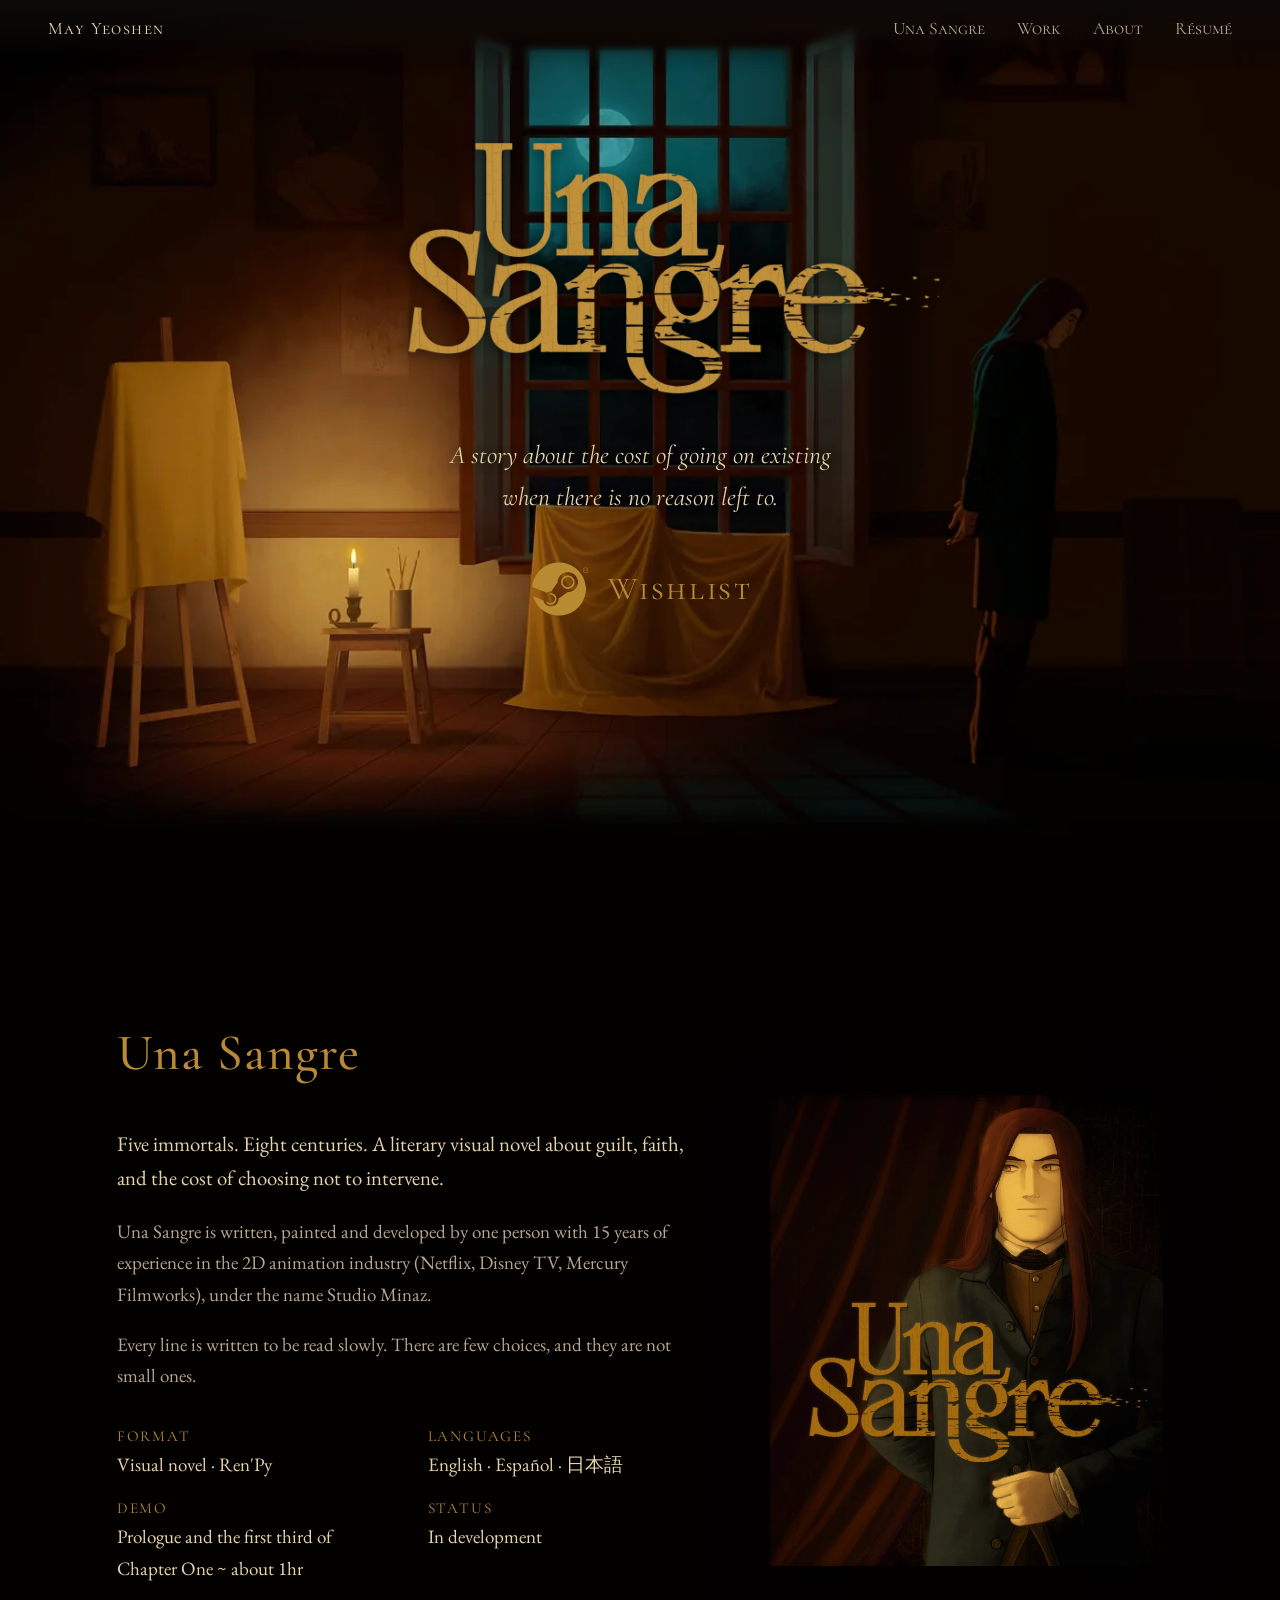
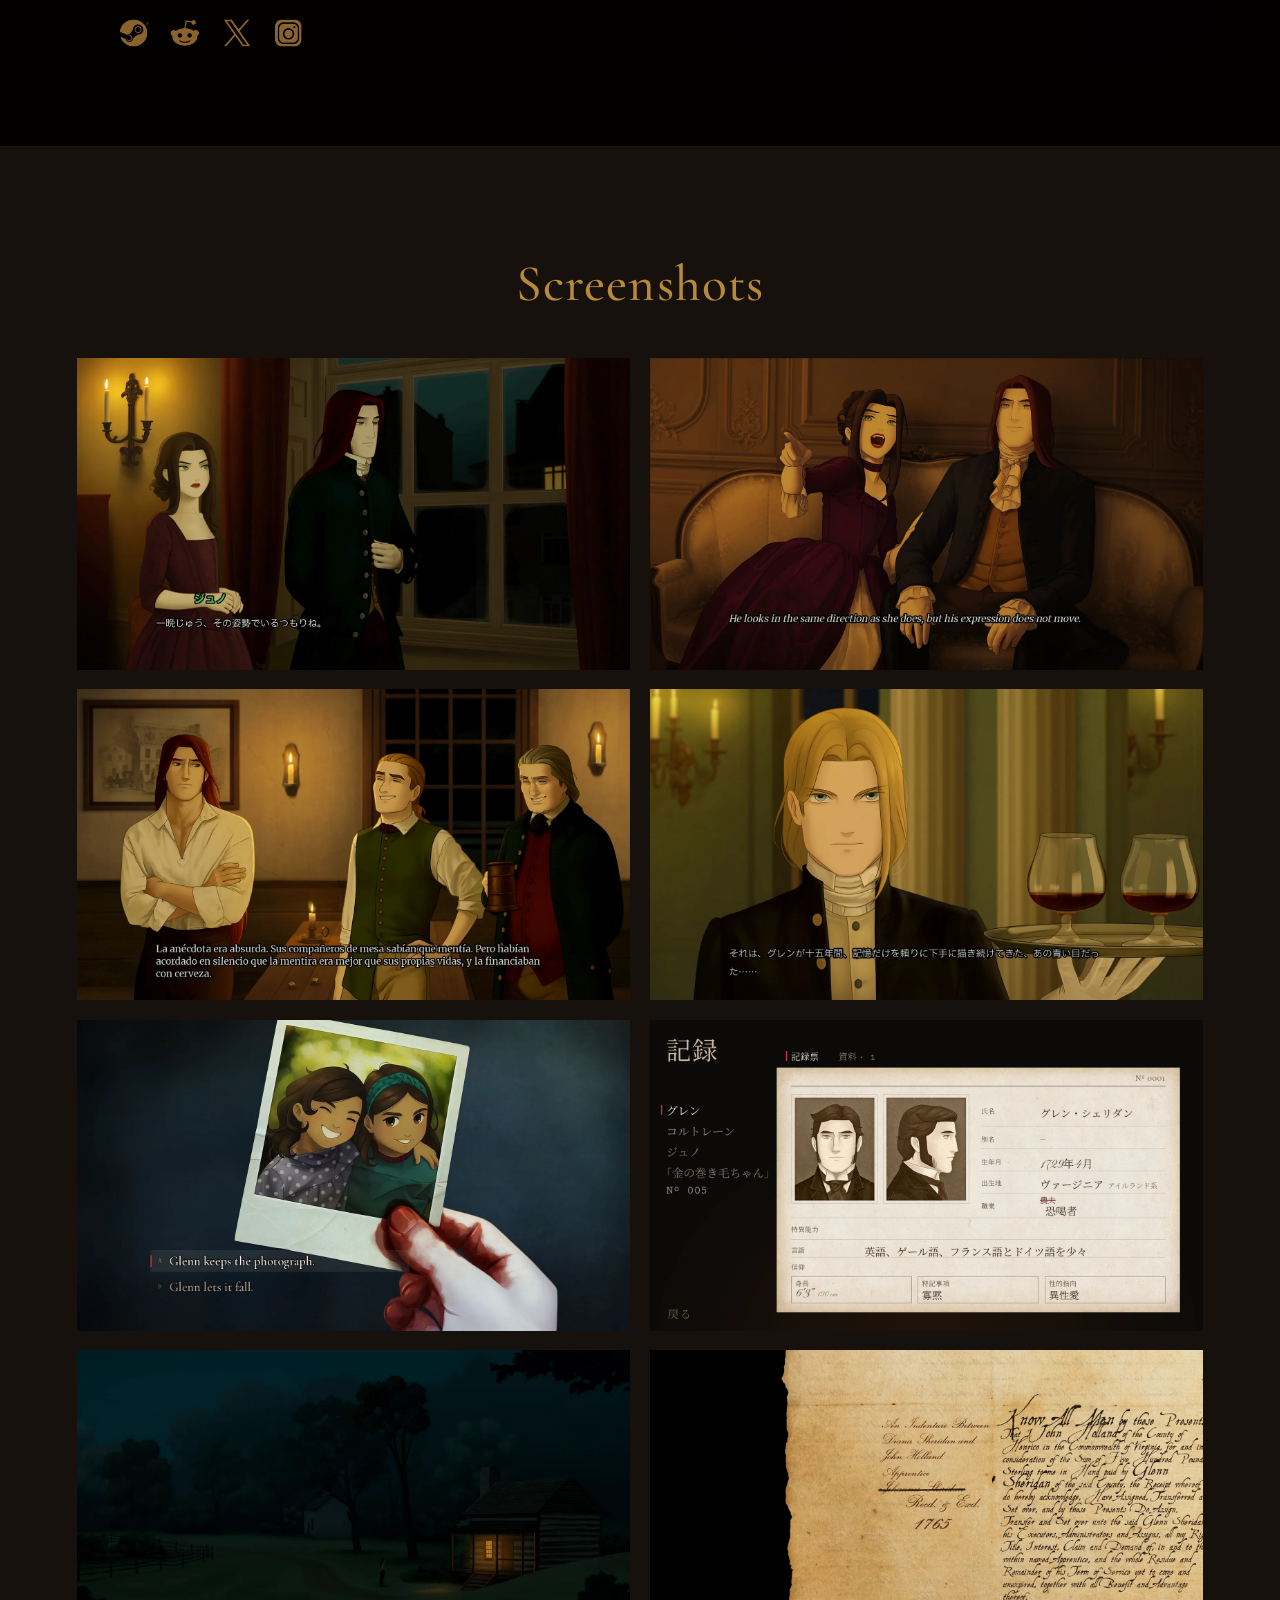
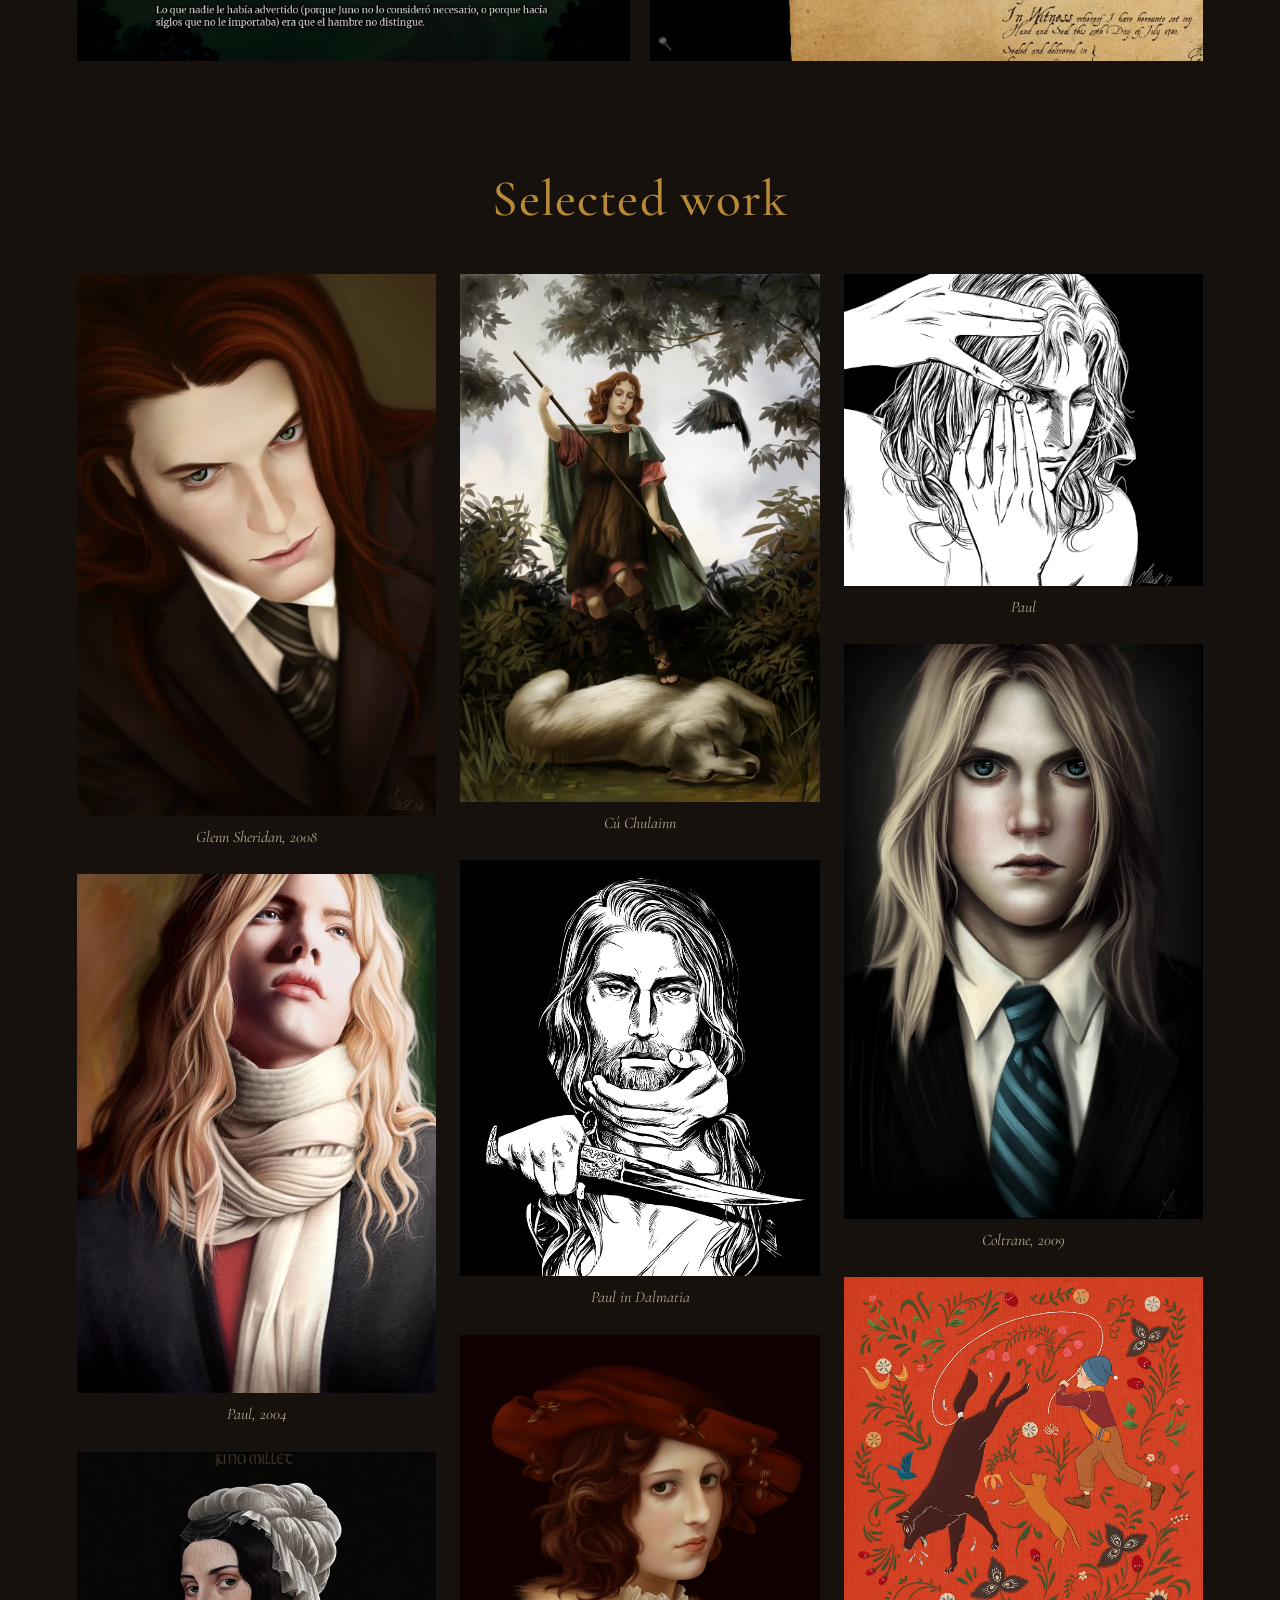
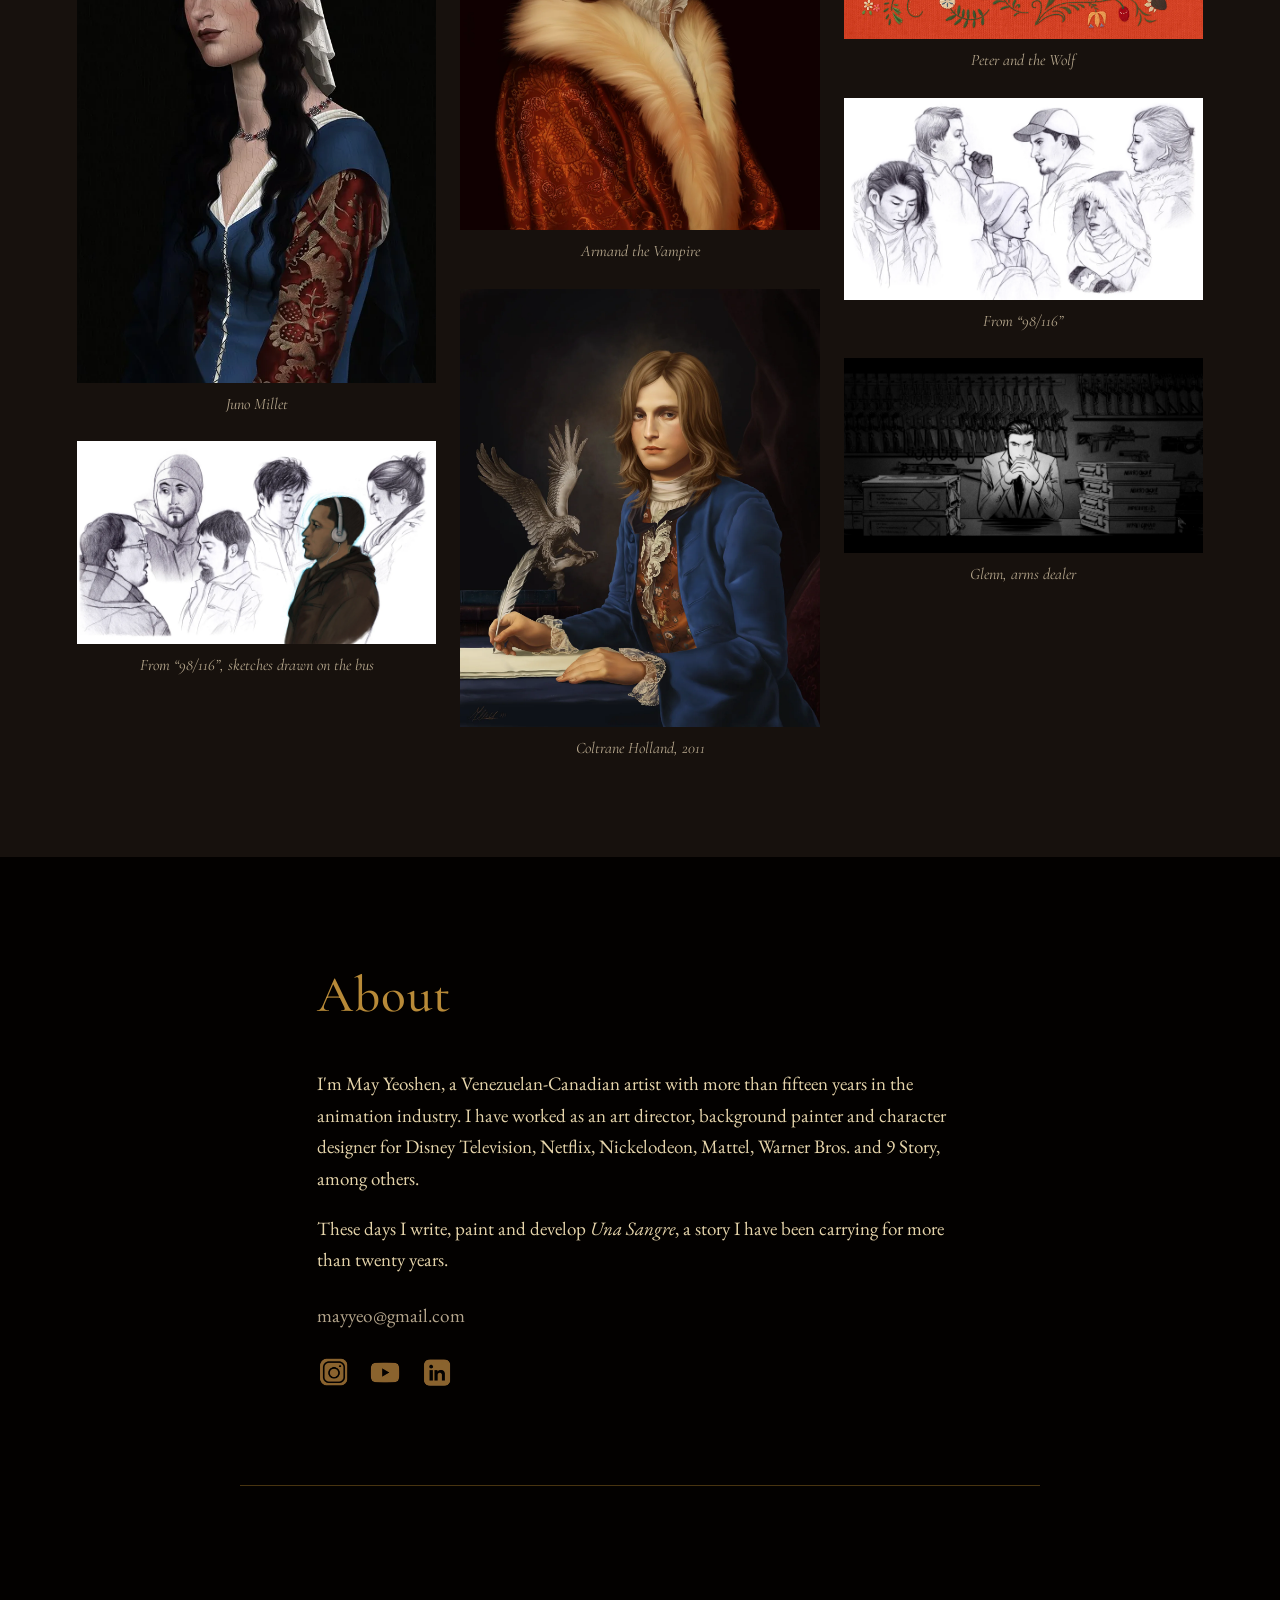
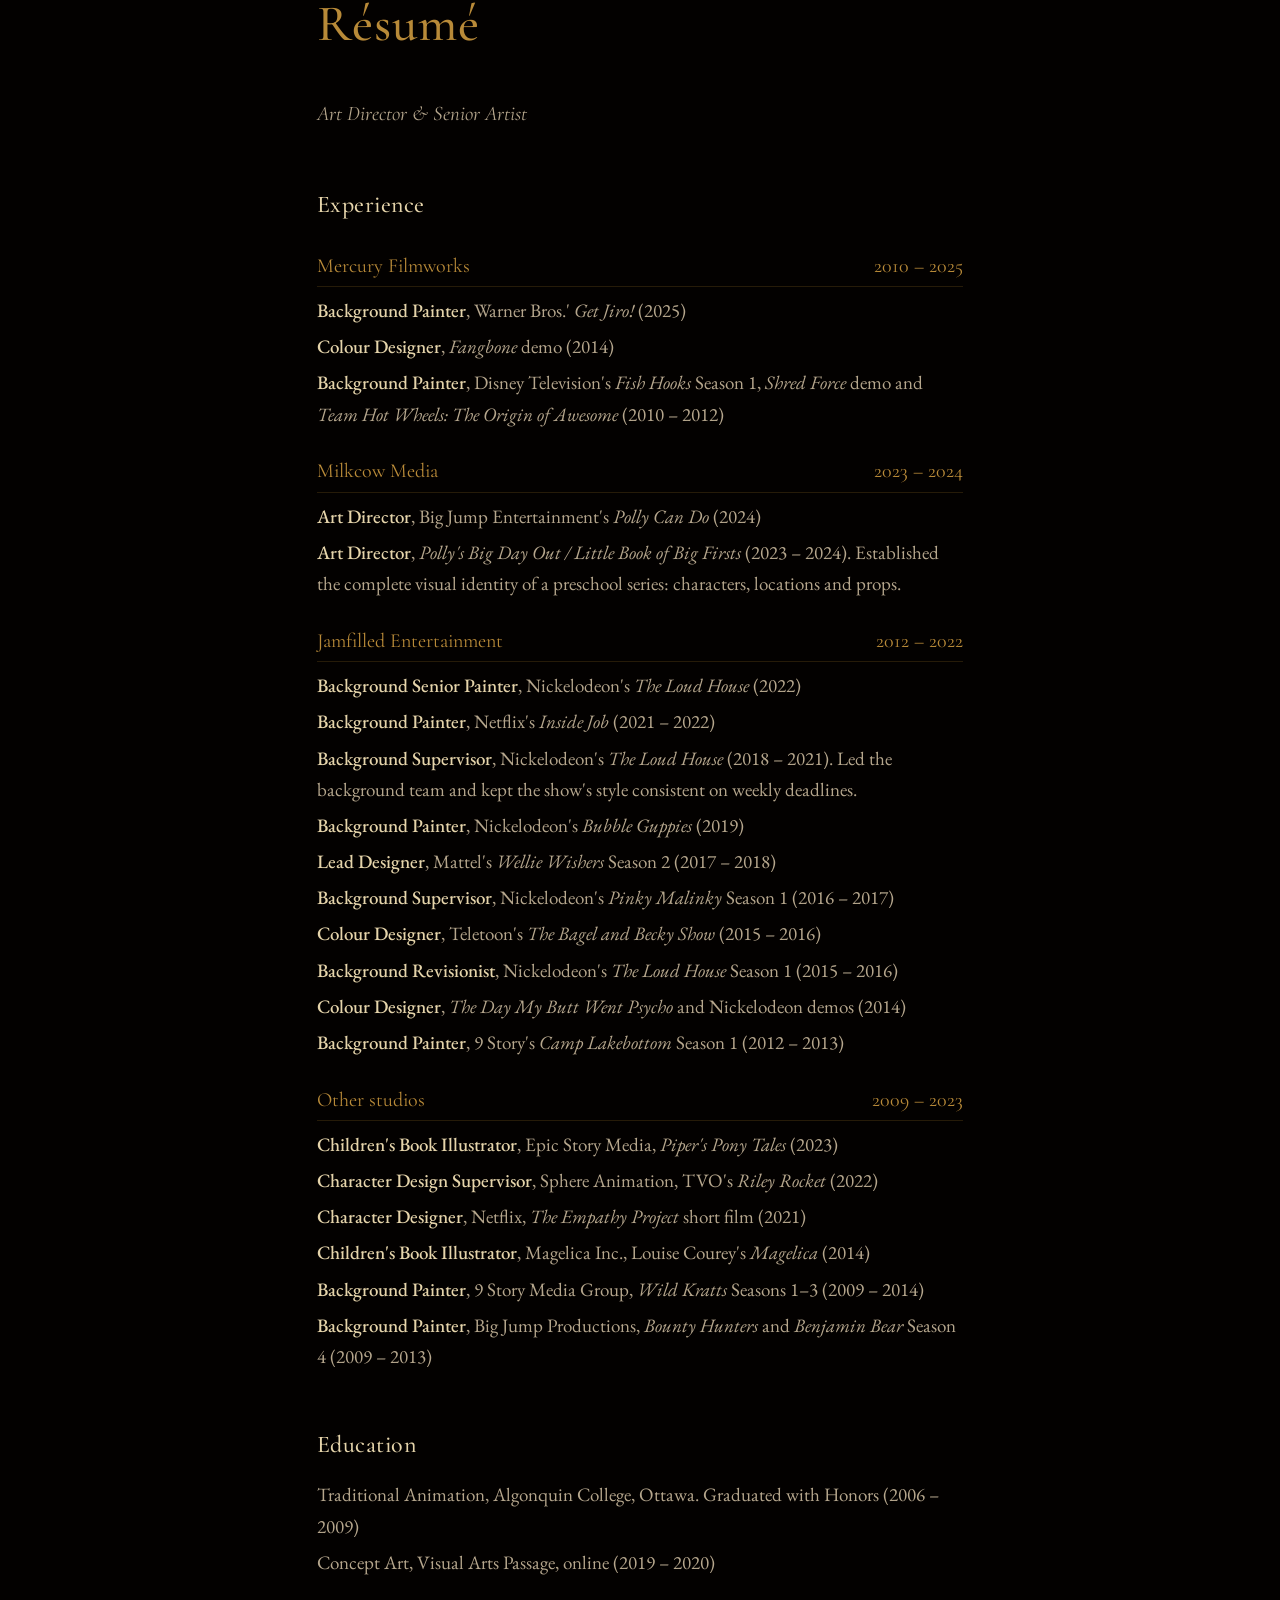
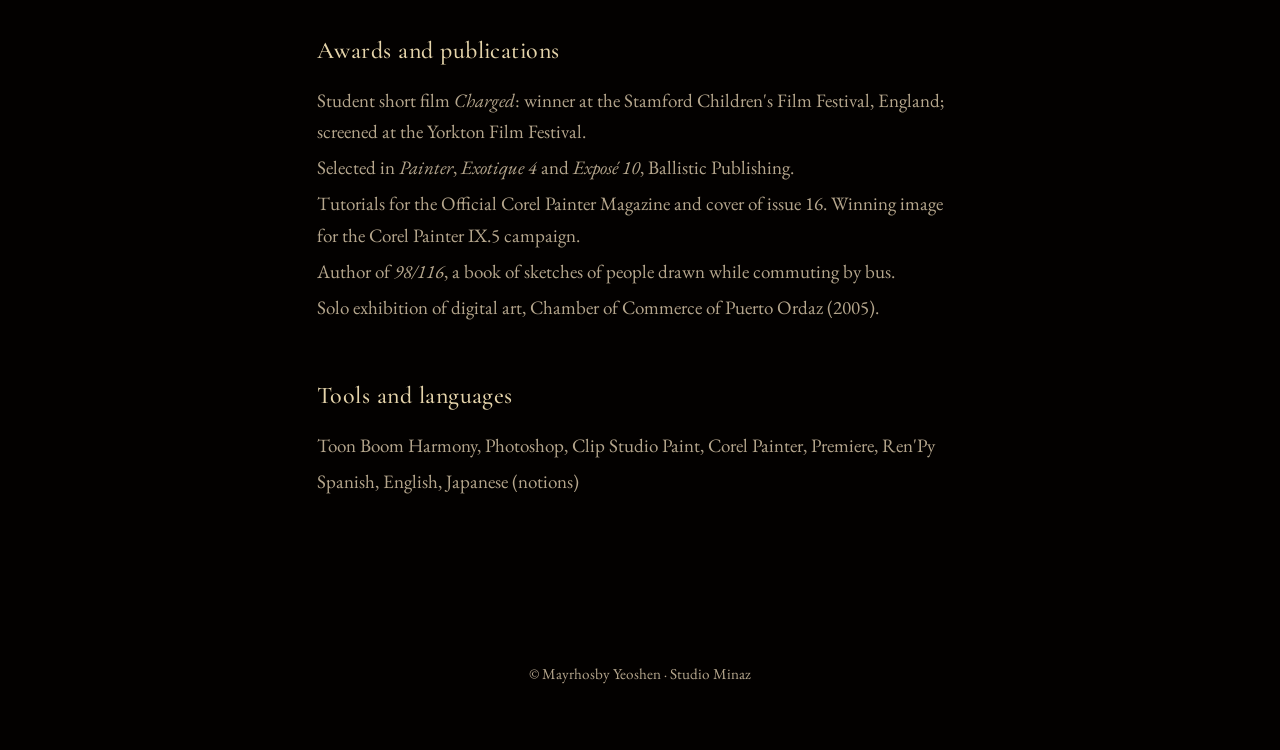
==== index.html @ ebc334a3 "New Portfolio New Portfolio focused on Una Sangre" ====
<!doctype html>
<html lang="en">
<head>
<meta charset="utf-8">
<meta name="viewport" content="width=device-width, initial-scale=1">
<title>May Yeoshen — Una Sangre</title>
<meta name="description" content="May Yeoshen — art director, painter and creator of Una Sangre, a hand-painted literary visual novel.">
<!-- Preview image for links shared on social media -->
<meta property="og:title" content="May Yeoshen — Una Sangre">
<meta property="og:description" content="A literary visual novel about five immortals across eight centuries. Written, painted and developed by May Yeoshen.">
<meta property="og:image" content="img/una-sangre/hero.webp">
<link rel="preconnect" href="https://fonts.googleapis.com">
<link rel="preconnect" href="https://fonts.gstatic.com" crossorigin>
<link href="https://fonts.googleapis.com/css2?family=Cormorant+Garamond:ital,wght@0,400;0,500;0,600;1,400&family=Cormorant+SC:wght@500&family=EB+Garamond:ital,wght@0,400;0,500;1,400&display=swap" rel="stylesheet">
<link rel="stylesheet" href="style.css">
</head>
<body>

<header class="nav">
  <a class="nav__name" href="#top">May Yeoshen</a>
  <nav>
    <a href="#una-sangre">Una Sangre</a>
    <a href="#work">Work</a>
    <a href="#about">About</a>
    <a href="#resume">Résumé</a>
  </nav>
</header>

<!-- ===================== UNA SANGRE ===================== -->
<section class="hero" id="top">
  <img class="hero__bg" src="img/una-sangre/hero.webp" alt="">
  <div class="hero__content">
    <img class="hero__logo" src="img/una-sangre/logo.webp" alt="Una Sangre">
    <p class="hero__line">A story about the cost of going on existing<br>when there is no reason left to.</p>
    <div class="hero__actions">
      <!-- Replace STEAM_APP_ID with the app number once the page is public -->
      <a class="wishlist" href="https://steamcommunity.com/profiles/76561198663779356/">
        <span class="icon icon--big">
          <img src="img/icons/SteamLogoWL.webp" alt="">
          <img class="icon__hover" src="img/icons/SteamLogoWLHover.webp" alt="">
        </span>
        <span class="wishlist__text">Wishlist</span>
      </a>
    </div>
  </div>
</section>

<section class="game" id="una-sangre">
  <div class="game__text">
    <h2>Una Sangre</h2>
    <p class="lead">Five immortals. Eight centuries. A literary visual novel about guilt, faith, and the cost of choosing not to intervene.</p>
    <p>Una Sangre is written, painted and developed by one person with 15 years of experience in the 2D animation industry (Netflix, Disney TV, Mercury Filmworks), under the name Studio Minaz.</p>
    <p>Every line is written to be read slowly. There are few choices, and they are not small ones.</p>
    <dl class="facts">
      <div><dt>Format</dt><dd>Visual novel · Ren'Py</dd></div>
      <div><dt>Languages</dt><dd>English · Español · 日本語</dd></div>
      <div><dt>Demo</dt><dd>Prologue and the first third of Chapter One ~ about 1hr</dd></div>
      <div><dt>Status</dt><dd>In development</dd></div>
    </dl>
    <div class="socials">
      <a class="icon" href="https://steamcommunity.com/profiles/76561198663779356/" aria-label="Una Sangre on Steam" title="Una Sangre on Steam">
        <img src="img/icons/steam.webp" alt="">
        <img class="icon__hover" src="img/icons/steam-hover.webp" alt="">
      </a>
      <a class="icon" href="https://www.reddit.com/r/UnaSangreVN/" aria-label="r/UnaSangreVN on Reddit" title="r/UnaSangreVN on Reddit">
        <img src="img/icons/reddit.webp" alt="">
        <img class="icon__hover" src="img/icons/reddit-hover.webp" alt="">
      </a>
      <a class="icon" href="https://x.com/studioMinaz" aria-label="Studio Minaz on X" title="Studio Minaz on X">
        <img src="img/icons/x.webp" alt="">
        <img class="icon__hover" src="img/icons/x-hover.webp" alt="">
      </a>
      <a class="icon" href="https://www.instagram.com/studiominaz/" aria-label="Studio Minaz on Instagram" title="Studio Minaz on Instagram">
        <img src="img/icons/instagram.webp" alt="">
        <img class="icon__hover" src="img/icons/instagram-hover.webp" alt="">
      </a>
    </div>
  </div>
  <figure class="game__capsule">
    <img src="img/una-sangre/store_capsule_vertical.webp" alt="Glenn Sheridan, key art for Una Sangre" loading="lazy">
  </figure>
</section>


<!-- ===================== WORK ===================== -->
<section class="work" id="work">
  <h2>Screenshots</h2>
  <div class="screens">
    <figure><a href="img/screens/01.webp" class="zoom"><img src="img/screens/01.webp" alt="Juno and Glenn in a European room, Japanese version" loading="lazy"></a></figure>
    <figure><a href="img/screens/02.webp" class="zoom"><img src="img/screens/02.webp" alt="Juno laughing at a salon, English version" loading="lazy"></a></figure>
    <figure><a href="img/screens/03.webp" class="zoom"><img src="img/screens/03.webp" alt="The tavern, Spanish version" loading="lazy"></a></figure>
    <figure><a href="img/screens/04.webp" class="zoom"><img src="img/screens/04.webp" alt="Coltrane at the Holland party, Japanese version" loading="lazy"></a></figure>
    <figure><a href="img/screens/05.webp" class="zoom"><img src="img/screens/05.webp" alt="Decision One: the photograph" loading="lazy"></a></figure>
    <figure><a href="img/screens/06.webp" class="zoom"><img src="img/screens/06.webp" alt="The Archive, Glenn's record" loading="lazy"></a></figure>
    <figure><a href="img/screens/07.webp" class="zoom"><img src="img/screens/07.webp" alt="Diana's house at night, Spanish version" loading="lazy"></a></figure>
    <figure><a href="img/screens/08.webp" class="zoom"><img src="img/screens/08.webp" alt="The 1765 indenture" loading="lazy"></a></figure>
  </div>

  <h2 class="work__title">Selected work</h2>
  <div class="masonry">
    <figure><a href="img/work/glenn-2008.webp" class="zoom"><img src="img/work/glenn-2008.webp" alt="Portrait of a man with long red hair in a dark suit" loading="lazy"></a><figcaption>Glenn Sheridan, 2008</figcaption></figure>
    <figure><a href="img/work/paul-scarf.webp" class="zoom"><img src="img/work/paul-scarf.webp" alt="Portrait of a young man with long blond hair and a white scarf" loading="lazy"></a><figcaption>Paul, 2004</figcaption></figure>
    <figure><a href="img/work/juno-millet.webp" class="zoom"><img src="img/work/juno-millet.webp" alt="Portrait of a woman in sixteenth-century dress" loading="lazy"></a><figcaption>Juno Millet</figcaption></figure>
    <figure><a href="img/work/bus-01.webp" class="zoom"><img src="img/work/bus-01.webp" alt="Pencil sketches of bus passengers" loading="lazy"></a><figcaption>From “98/116”, sketches drawn on the bus</figcaption></figure>
    <figure><a href="img/work/cuchulainn.webp" class="zoom"><img src="img/work/cuchulainn.webp" alt="Painting of a warrior with a spear standing over a fallen wolf" loading="lazy"></a><figcaption>Cú Chulainn</figcaption></figure>
    <figure><a href="img/work/dagger-ink.webp" class="zoom"><img src="img/work/dagger-ink.webp" alt="Ink drawing of a bearded man with a hand over his mouth, holding a dagger" loading="lazy"></a><figcaption>Paul in Dalmatia</figcaption></figure>
    <figure><a href="img/work/red-cap.webp" class="zoom"><img src="img/work/red-cap.webp" alt="Portrait in the Renaissance style with a red cap and fur collar" loading="lazy"></a><figcaption>Armand the Vampire</figcaption></figure>
    <figure><a href="img/work/quill.webp" class="zoom"><img src="img/work/quill.webp" alt="Eighteenth-century portrait of a young man writing with a quill" loading="lazy"></a><figcaption>Coltrane Holland, 2011</figcaption></figure>
    <figure><a href="img/work/hands-ink.webp" class="zoom"><img src="img/work/hands-ink.webp" alt="Ink drawing of a man inserting prosthetic eyes" loading="lazy"></a><figcaption>Paul</figcaption></figure>
    <figure><a href="img/work/blond-suit.webp" class="zoom"><img src="img/work/blond-suit.webp" alt="Portrait of a young man with blond hair, a suit and a striped tie" loading="lazy"></a><figcaption>Coltrane, 2009</figcaption></figure>
    <figure><a href="img/work/folk-red.webp" class="zoom"><img src="img/work/folk-red.webp" alt="Folk-art illustration of a boy, a wolf and a cat on red" loading="lazy"></a><figcaption>Peter and the Wolf</figcaption></figure>
    <figure><a href="img/work/bus-02.webp" class="zoom"><img src="img/work/bus-02.webp" alt="Pencil sketches of bus passengers in winter" loading="lazy"></a><figcaption>From “98/116”</figcaption></figure>
    <figure><a href="img/work/armory.webp" class="zoom"><img src="img/work/armory.webp" alt="Ink illustration of a man in a suit in front of a wall of rifles" loading="lazy"></a><figcaption>Glenn, arms dealer</figcaption></figure>
  </div>
</section>

<!-- ===================== ABOUT ===================== -->
<section class="about" id="about">
  <h2>About</h2>
  <p>I'm May Yeoshen, a Venezuelan-Canadian artist with more than fifteen years in the animation industry. I have worked as an art director, background painter and character designer for Disney Television, Netflix, Nickelodeon, Mattel, Warner Bros. and 9 Story, among others.</p>
  <p>These days I write, paint and develop <em>Una Sangre</em>, a story I have been carrying for more than twenty years.</p>
  <p class="contact"><a href="mailto:mayyeo@gmail.com">mayyeo@gmail.com</a></p>
  <!-- Add or remove your personal profiles here -->
  <div class="socials">
      <a class="icon" href="https://www.instagram.com/mayyeoshen" aria-label="Instagram" title="Instagram">
        <img src="img/icons/instagram.webp" alt="">
        <img class="icon__hover" src="img/icons/instagram-hover.webp" alt="">
      </a>
      <a class="icon" href="https://www.youtube.com/@MayYeo" aria-label="YouTube" title="YouTube">
        <img src="img/icons/youtube.webp" alt="">
        <img class="icon__hover" src="img/icons/youtube-hover.webp" alt="">
      </a>
      <a class="icon" href="https://www.linkedin.com/in/mayrhosby-yeoshen-17bb9021/" aria-label="LinkedIn" title="LinkedIn">
        <img src="img/icons/linkedin.webp" alt="">
        <img class="icon__hover" src="img/icons/linkedin-hover.webp" alt="">
      </a>
  </div>
</section>

<!-- ===================== RÉSUMÉ ===================== -->
<section class="resume" id="resume">
  <h2>Résumé</h2>
  <p class="resume__title">Art Director &amp; Senior Artist</p>
  <!-- Optional: put an up-to-date PDF without phone numbers next to index.html and uncomment.
  <p><a class="btn" href="resume.pdf">Download PDF</a></p> -->

  <h3>Experience</h3>

  <div class="job"><div class="job__head"><span>Mercury Filmworks</span><span>2010 – 2025</span></div>
    <p><b>Background Painter</b>, Warner Bros.' <i>Get Jiro!</i> (2025)</p>
    <p><b>Colour Designer</b>, <i>Fangbone</i> demo (2014)</p>
    <p><b>Background Painter</b>, Disney Television's <i>Fish Hooks</i> Season 1, <i>Shred Force</i> demo and <i>Team Hot Wheels: The Origin of Awesome</i> (2010 – 2012)</p>
  </div>

  <div class="job"><div class="job__head"><span>Milkcow Media</span><span>2023 – 2024</span></div>
    <p><b>Art Director</b>, Big Jump Entertainment's <i>Polly Can Do</i> (2024)</p>
    <p><b>Art Director</b>, <i>Polly's Big Day Out / Little Book of Big Firsts</i> (2023 – 2024). Established the complete visual identity of a preschool series: characters, locations and props.</p>
  </div>

  <div class="job"><div class="job__head"><span>Jamfilled Entertainment</span><span>2012 – 2022</span></div>
    <p><b>Background Senior Painter</b>, Nickelodeon's <i>The Loud House</i> (2022)</p>
    <p><b>Background Painter</b>, Netflix's <i>Inside Job</i> (2021 – 2022)</p>
    <p><b>Background Supervisor</b>, Nickelodeon's <i>The Loud House</i> (2018 – 2021). Led the background team and kept the show's style consistent on weekly deadlines.</p>
    <p><b>Background Painter</b>, Nickelodeon's <i>Bubble Guppies</i> (2019)</p>
    <p><b>Lead Designer</b>, Mattel's <i>Wellie Wishers</i> Season 2 (2017 – 2018)</p>
    <p><b>Background Supervisor</b>, Nickelodeon's <i>Pinky Malinky</i> Season 1 (2016 – 2017)</p>
    <p><b>Colour Designer</b>, Teletoon's <i>The Bagel and Becky Show</i> (2015 – 2016)</p>
    <p><b>Background Revisionist</b>, Nickelodeon's <i>The Loud House</i> Season 1 (2015 – 2016)</p>
    <p><b>Colour Designer</b>, <i>The Day My Butt Went Psycho</i> and Nickelodeon demos (2014)</p>
    <p><b>Background Painter</b>, 9 Story's <i>Camp Lakebottom</i> Season 1 (2012 – 2013)</p>
  </div>

  <div class="job"><div class="job__head"><span>Other studios</span><span>2009 – 2023</span></div>
    <p><b>Children's Book Illustrator</b>, Epic Story Media, <i>Piper's Pony Tales</i> (2023)</p>
    <p><b>Character Design Supervisor</b>, Sphere Animation, TVO's <i>Riley Rocket</i> (2022)</p>
    <p><b>Character Designer</b>, Netflix, <i>The Empathy Project</i> short film (2021)</p>
    <p><b>Children's Book Illustrator</b>, Magelica Inc., Louise Courey's <i>Magelica</i> (2014)</p>
    <p><b>Background Painter</b>, 9 Story Media Group, <i>Wild Kratts</i> Seasons 1–3 (2009 – 2014)</p>
    <p><b>Background Painter</b>, Big Jump Productions, <i>Bounty Hunters</i> and <i>Benjamin Bear</i> Season 4 (2009 – 2013)</p>
  </div>

  <h3>Education</h3>
  <p>Traditional Animation, Algonquin College, Ottawa. Graduated with Honors (2006 – 2009)</p>
  <p>Concept Art, Visual Arts Passage, online (2019 – 2020)</p>

  <h3>Awards and publications</h3>
  <p>Student short film <i>Charged</i>: winner at the Stamford Children's Film Festival, England; screened at the Yorkton Film Festival.</p>
  <p>Selected in <i>Painter</i>, <i>Exotique 4</i> and <i>Exposé 10</i>, Ballistic Publishing.</p>
  <p>Tutorials for the Official Corel Painter Magazine and cover of issue 16. Winning image for the Corel Painter IX.5 campaign.</p>
  <p>Author of <i>98/116</i>, a book of sketches of people drawn while commuting by bus.</p>
  <p>Solo exhibition of digital art, Chamber of Commerce of Puerto Ordaz (2005).</p>

  <h3>Tools and languages</h3>
  <p>Toon Boom Harmony, Photoshop, Clip Studio Paint, Corel Painter, Premiere, Ren'Py</p>
  <p>Spanish, English, Japanese (notions)</p>
</section>

<footer class="foot">
  <p>© Mayrhosby Yeoshen · Studio Minaz</p>
</footer>

<!-- Click on any image to see it larger -->
<dialog class="lightbox" id="lightbox">
  <img src="" alt="">
  <button type="button" aria-label="Close">×</button>
</dialog>
<script>
  const box = document.getElementById('lightbox');
  const big = box.querySelector('img');
  document.querySelectorAll('a.zoom').forEach(a => {
    a.addEventListener('click', e => {
      e.preventDefault();
      big.src = a.getAttribute('href');
      big.alt = a.querySelector('img').alt;
      box.showModal();
    });
  });
  box.addEventListener('click', () => box.close());
</script>

</body>
</html>
---- style.css ----
/* ---------- Colours and type ---------- */
:root{
  --ink:#030100;          /* page background */
  --ink-2:#17110d;        /* raised sections */
  --paper:#e5d4aa;        /* main text */
  --paper-dim:#b5a68c;    /* secondary text */
  --gold:#b88a38;         /* Una Sangre logo gold */
  --gold-soft:rgba(200,146,47,.35);
  --serif-display:"Cormorant Garamond", Georgia, serif;
  --serif-menu:"Cormorant SC", Georgia, serif;
  --serif-text:"EB Garamond", Georgia, serif;
}
*{box-sizing:border-box}
html{scroll-behavior:smooth}
body{
  margin:0; background:var(--ink); color:var(--paper);
  font-family:var(--serif-text); font-size:19px; line-height:1.65;
  -webkit-font-smoothing:antialiased;
}
img{max-width:100%; display:block}
a{color:var(--paper-dim); text-decoration:none}
a:hover{color:var(--paper)}
h2,h3{font-family:var(--serif-display); font-weight:500; letter-spacing:.02em; margin:0 0 .6em}
h2{font-size:clamp(2.2rem,5vw,3.2rem); color:var(--gold)}
h3{font-size:1.5rem; color:var(--paper); margin-top:2.2em}

/* ---------- Navigation ---------- */
.nav{
  position:fixed; inset:0 0 auto 0; z-index:10;
  display:flex; justify-content:space-between; align-items:center; gap:1rem;
  padding:.9rem clamp(16px,4vw,48px) 1.8rem;
  background:linear-gradient(to bottom, rgba(13,10,8,.92), rgba(13,10,8,0));
  backdrop-filter:blur(3px);
  -webkit-mask-image:linear-gradient(to bottom, #000 55%, transparent);
      mask-image:linear-gradient(to bottom, #000 55%, transparent);
  font-family:var(--serif-menu); font-size:1.1rem;
}
.nav__name{color:var(--paper); letter-spacing:.08em}
.nav nav{display:flex; gap:clamp(.8rem,2.5vw,2rem); flex-wrap:wrap; justify-content:flex-end}
.nav nav a{color:var(--paper-dim)}
.nav nav a:hover{color:var(--paper); text-decoration:none}

/* ---------- Hero ---------- */
.hero{position:relative; min-height:100svh; display:grid; place-items:center; overflow:hidden}
.hero__bg{position:absolute; inset:0; width:100%; height:100%; object-fit:cover; object-position:60% center}
.hero__content{position:relative; text-align:center; padding:2rem 16px 12rem; max-width:760px}
.hero__logo{width:min(560px,82vw); margin:0 auto 1.4rem; transform:translateX(6%)}
.hero__line{font-family:var(--serif-display); font-style:italic; font-size:clamp(1.25rem,2.6vw,1.6rem); color:var(--paper); margin:0 0 2rem; text-shadow:0 2px 10px rgba(0,0,0,.8)}
.hero__actions{display:flex; gap:1rem; justify-content:center; flex-wrap:wrap}

.btn{
  display:inline-block; padding:.7rem 1.5rem; border:1px solid var(--gold-soft);
  color:var(--paper); font-family:var(--serif-display); font-size:1.15rem; letter-spacing:.06em;
  background:rgba(13,10,8,.45); transition:border-color .2s, background .2s;
}
.btn:hover{border-color:var(--gold); text-decoration:none}
.btn--gold{background:var(--gold); color:var(--ink); border-color:var(--gold)}
.btn--gold:hover{background:#cda14f}

/* ---------- Game ---------- */
section{padding:clamp(3rem,8vw,6rem) clamp(16px,6vw,96px)}
.game{display:grid; grid-template-columns:1.2fr .8fr; gap:clamp(2rem,5vw,5rem); align-items:center; max-width:1200px; margin:0 auto}
.lead{font-size:1.3rem; color:var(--paper)}
.game p{color:var(--paper-dim)}
.game .lead{color:var(--paper)}
.game__capsule img{border:0px solid var(--gold-soft); box-shadow:0 20px 50px rgba(0,0,0,.6)}
.facts{display:grid; grid-template-columns:repeat(2,1fr); gap:1rem 2rem; margin:2rem 0}
.facts dt{font-family:var(--serif-display); color:var(--gold); font-size:.95rem; letter-spacing:.12em; text-transform:uppercase}
.facts dd{margin:0}
.links{display:flex; gap:1.5rem; flex-wrap:wrap; font-family:var(--serif-display); font-size:1.15rem}



figure{margin:0}
figcaption{font-family:var(--serif-display); font-style:italic; color:var(--paper-dim); font-size:1rem; margin-top:.5rem; text-align:center}

/* ---------- Work ---------- */
.work{background:var(--ink-2)}
.work h2{text-align:center}
.masonry{columns:3 300px; column-gap:1.5rem; max-width:1300px; margin:2rem auto 0}
.masonry figure{break-inside:avoid; margin-bottom:1.5rem}

/* ---------- About & Résumé ---------- */
.about,.resume{max-width:800px; margin:0 auto}
.about p{color:var(--paper)}
.contact{font-size:1.2rem; margin:1.5rem 0}
.resume{border-top:1px solid var(--gold-soft)}
.resume__title{font-family:var(--serif-display); font-style:italic; font-size:1.3rem; color:var(--paper-dim); margin-top:-.4rem}
.resume p{margin:.3rem 0; color:var(--paper-dim)}
.resume b{color:var(--paper); font-weight:500}
.job{margin:1.6rem 0}
.job__head{display:flex; justify-content:space-between; gap:1rem; font-family:var(--serif-display); font-size:1.25rem; color:var(--gold); border-bottom:1px solid rgba(200,146,47,.18); padding-bottom:.2rem; margin-bottom:.5rem}

.foot{text-align:center; padding:3rem 16px; color:var(--paper-dim); font-size:.95rem}

/* ---------- Social icons (normal / hover swap) ---------- */
.socials{display:flex; gap:1.1rem; align-items:center; flex-wrap:wrap}
.icon{position:relative; display:inline-block; width:34px; height:34px}
.icon img{position:absolute; inset:0; width:100%; height:100%; object-fit:contain; transition:none}
.icon .icon__hover{opacity:0}
.icon:hover .icon__hover{opacity:1}
.icon:focus-visible{outline:1px solid var(--gold); outline-offset:4px}

/* ---------- Big Steam wishlist button ---------- */
.wishlist{display:inline-flex; align-items:center; gap:1rem; padding:.4rem .6rem}
.wishlist:hover{text-decoration:none}
.icon--big{width:64px; height:64px}
.wishlist:hover .icon .icon__hover{opacity:1}
.wishlist__text{font-family:var(--serif-menu); font-size:2rem; letter-spacing:.08em; color:var(--gold); transition:color .25s, text-shadow .25s}
.wishlist:hover .wishlist__text{color:#e9cf96; text-shadow:0 0 18px rgba(202,170,113,.55)}

/* ---------- Screenshots ---------- */
.screens{display:grid; grid-template-columns:repeat(2,1fr); gap:1.2rem; max-width:1300px; margin:2rem auto 0}
.screens img{width:100%; aspect-ratio:16/9; object-fit:cover}
.work__title{margin-top:clamp(4rem,8vw,6rem)}
a.zoom{display:block; cursor:zoom-in}
a.zoom img{transition:filter .25s}
a.zoom:hover img{filter:brightness(1.12)}

/* ---------- Lightbox ---------- */
.lightbox{border:0; padding:0; background:transparent; max-width:96vw; max-height:94vh; overflow:visible}
.lightbox::backdrop{background:rgba(3,1,0,.92)}
.lightbox img{max-width:96vw; max-height:94vh; width:auto; height:auto; margin:auto; box-shadow:0 20px 60px rgba(0,0,0,.8)}
.lightbox button{position:fixed; top:12px; right:18px; background:none; border:0; color:var(--paper); font-size:2.4rem; line-height:1; cursor:pointer}

/* ---------- Phones ---------- */
@media (max-width:820px){
  body{font-size:18px}
  .game{grid-template-columns:1fr}
  .game__capsule{max-width:380px; margin:0 auto}
  .nav__name{display:none}
  .nav{justify-content:center}
  .job__head{flex-direction:column; gap:0}
  .screens{grid-template-columns:1fr}
  .wishlist__text{font-size:1.6rem}
  .icon--big{width:52px; height:52px}
}
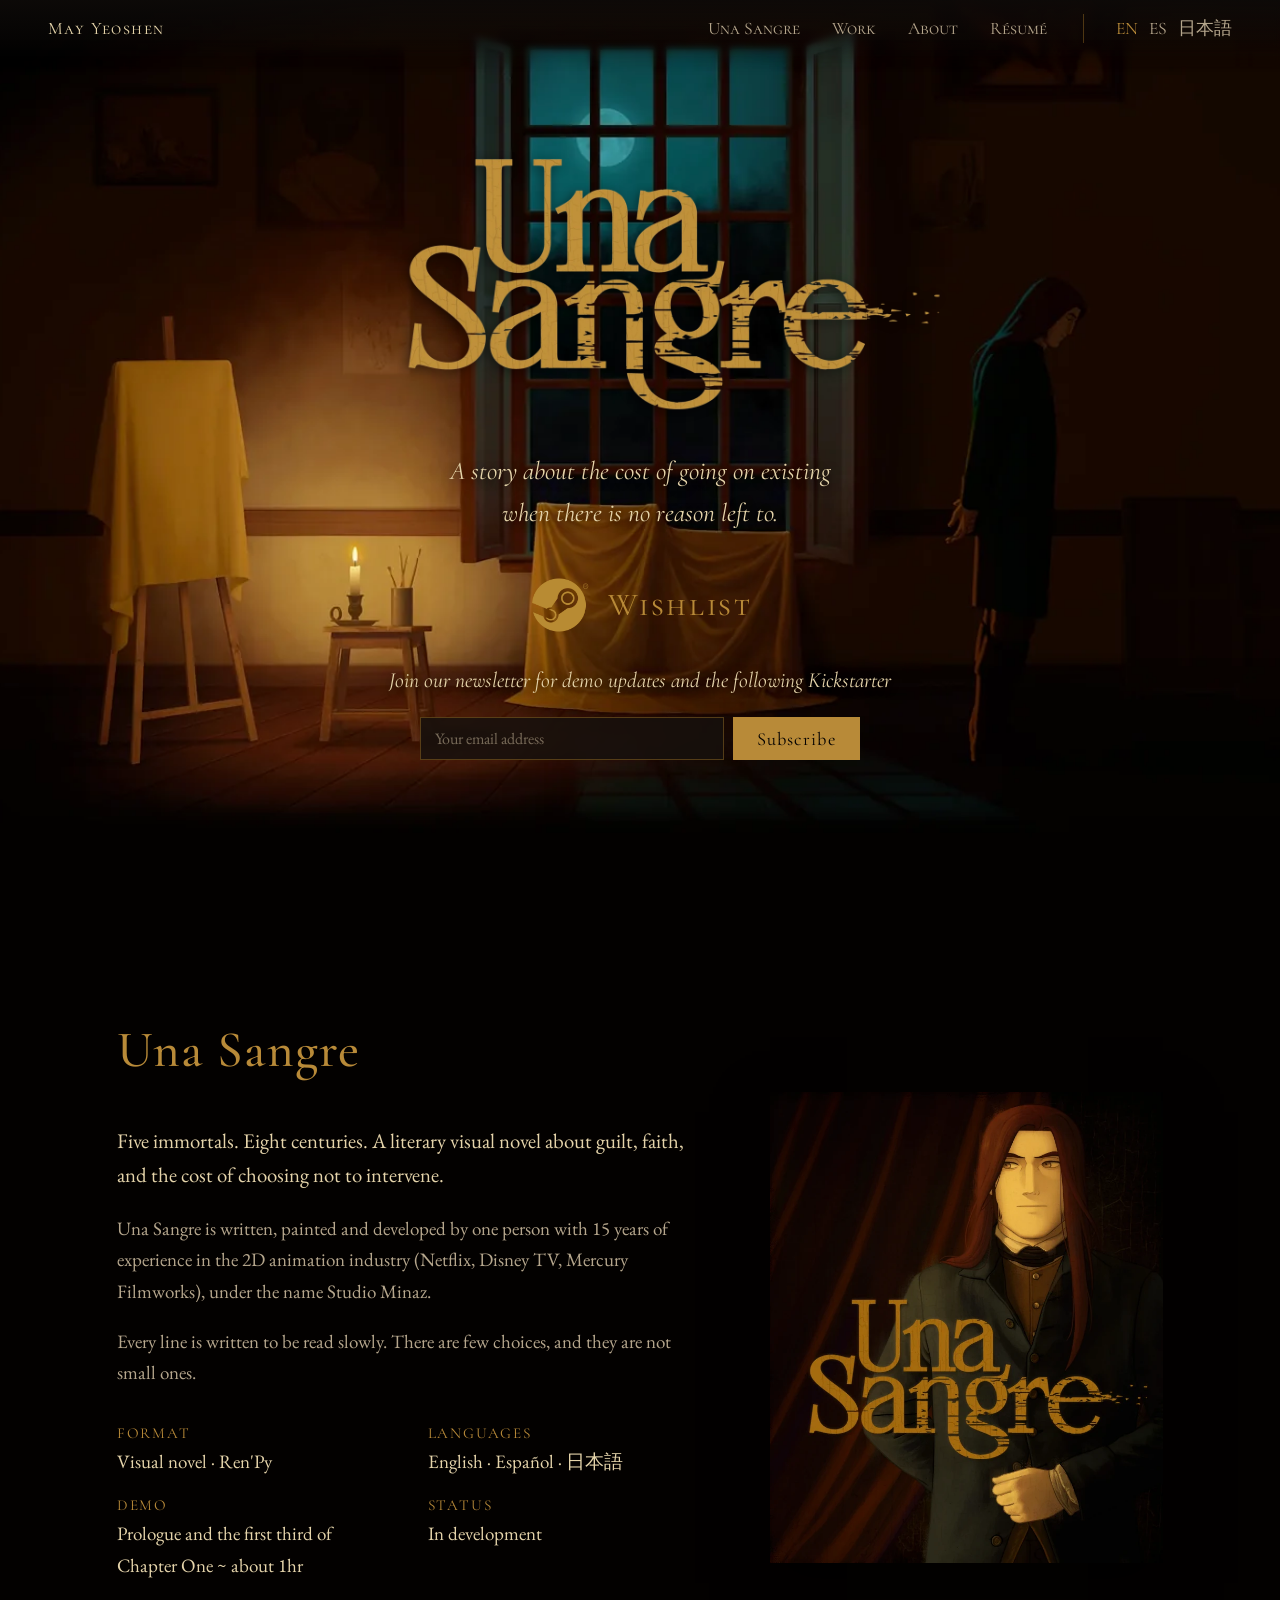
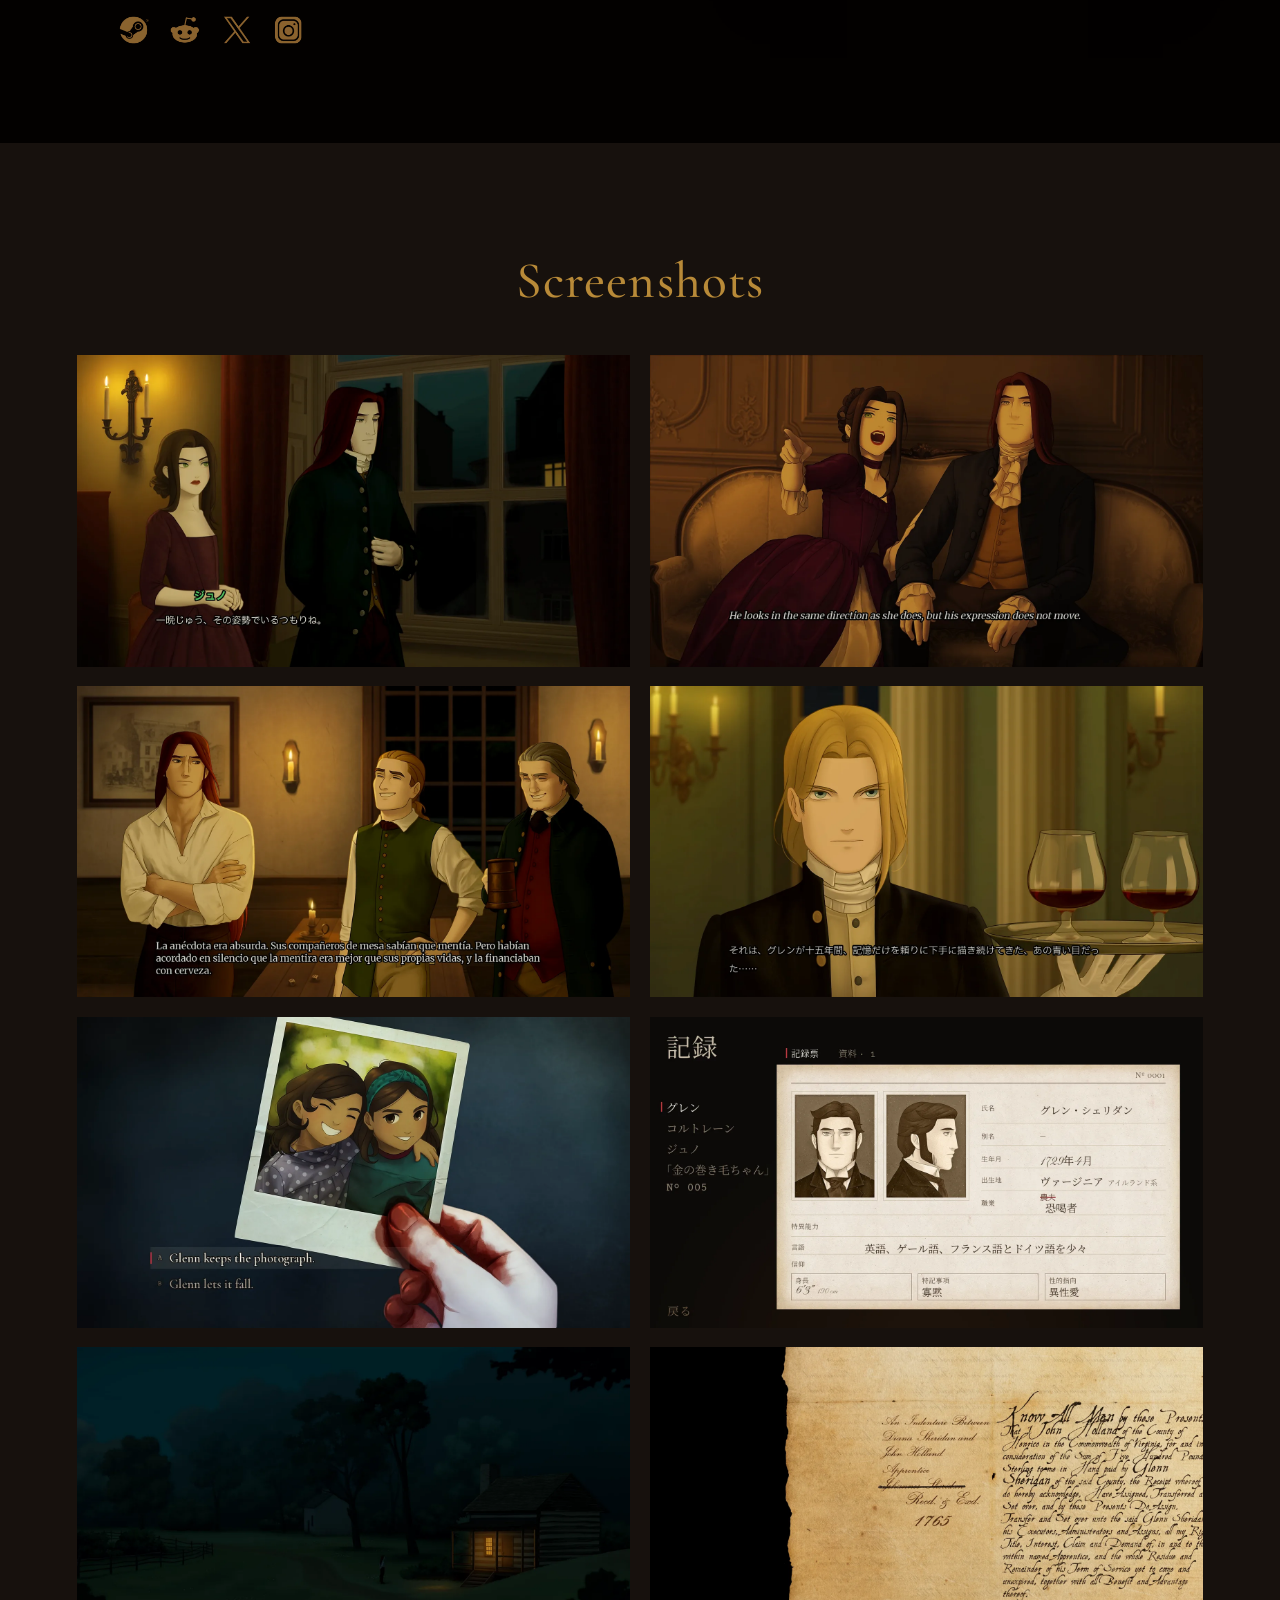
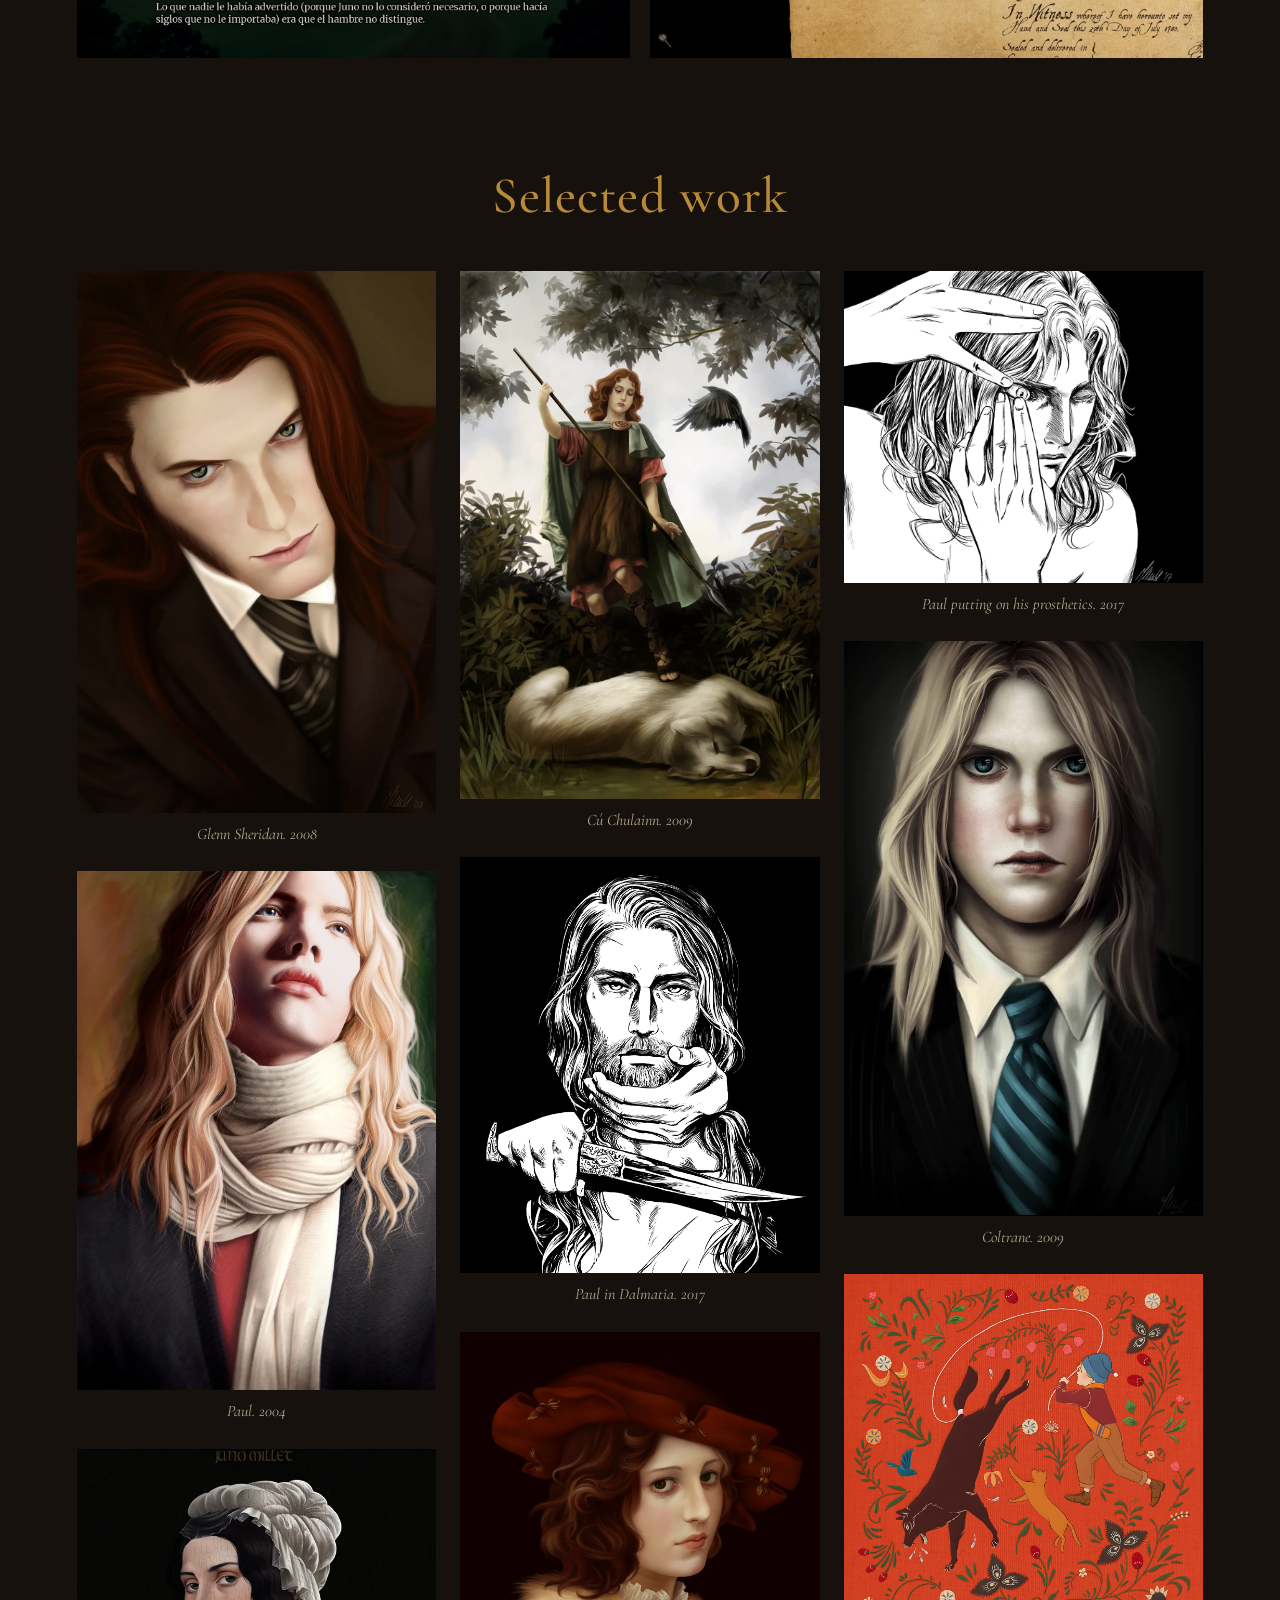
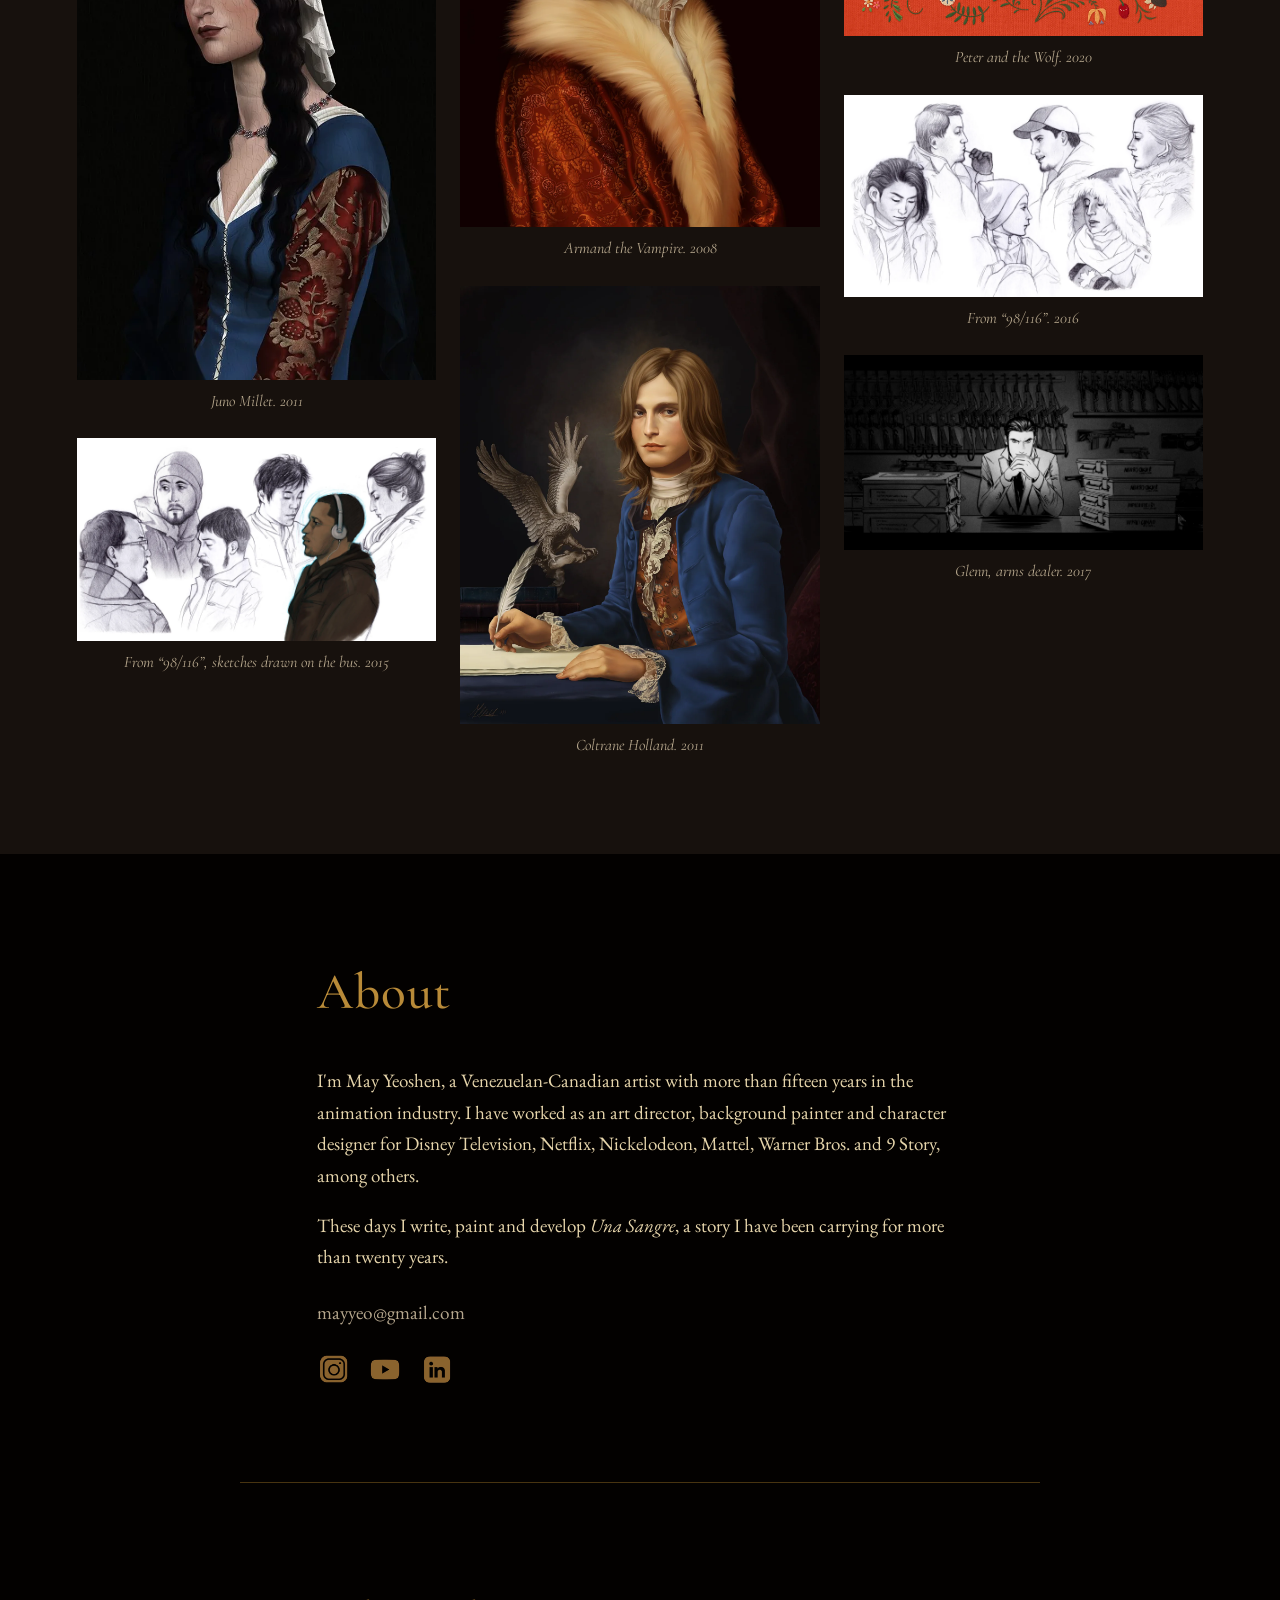
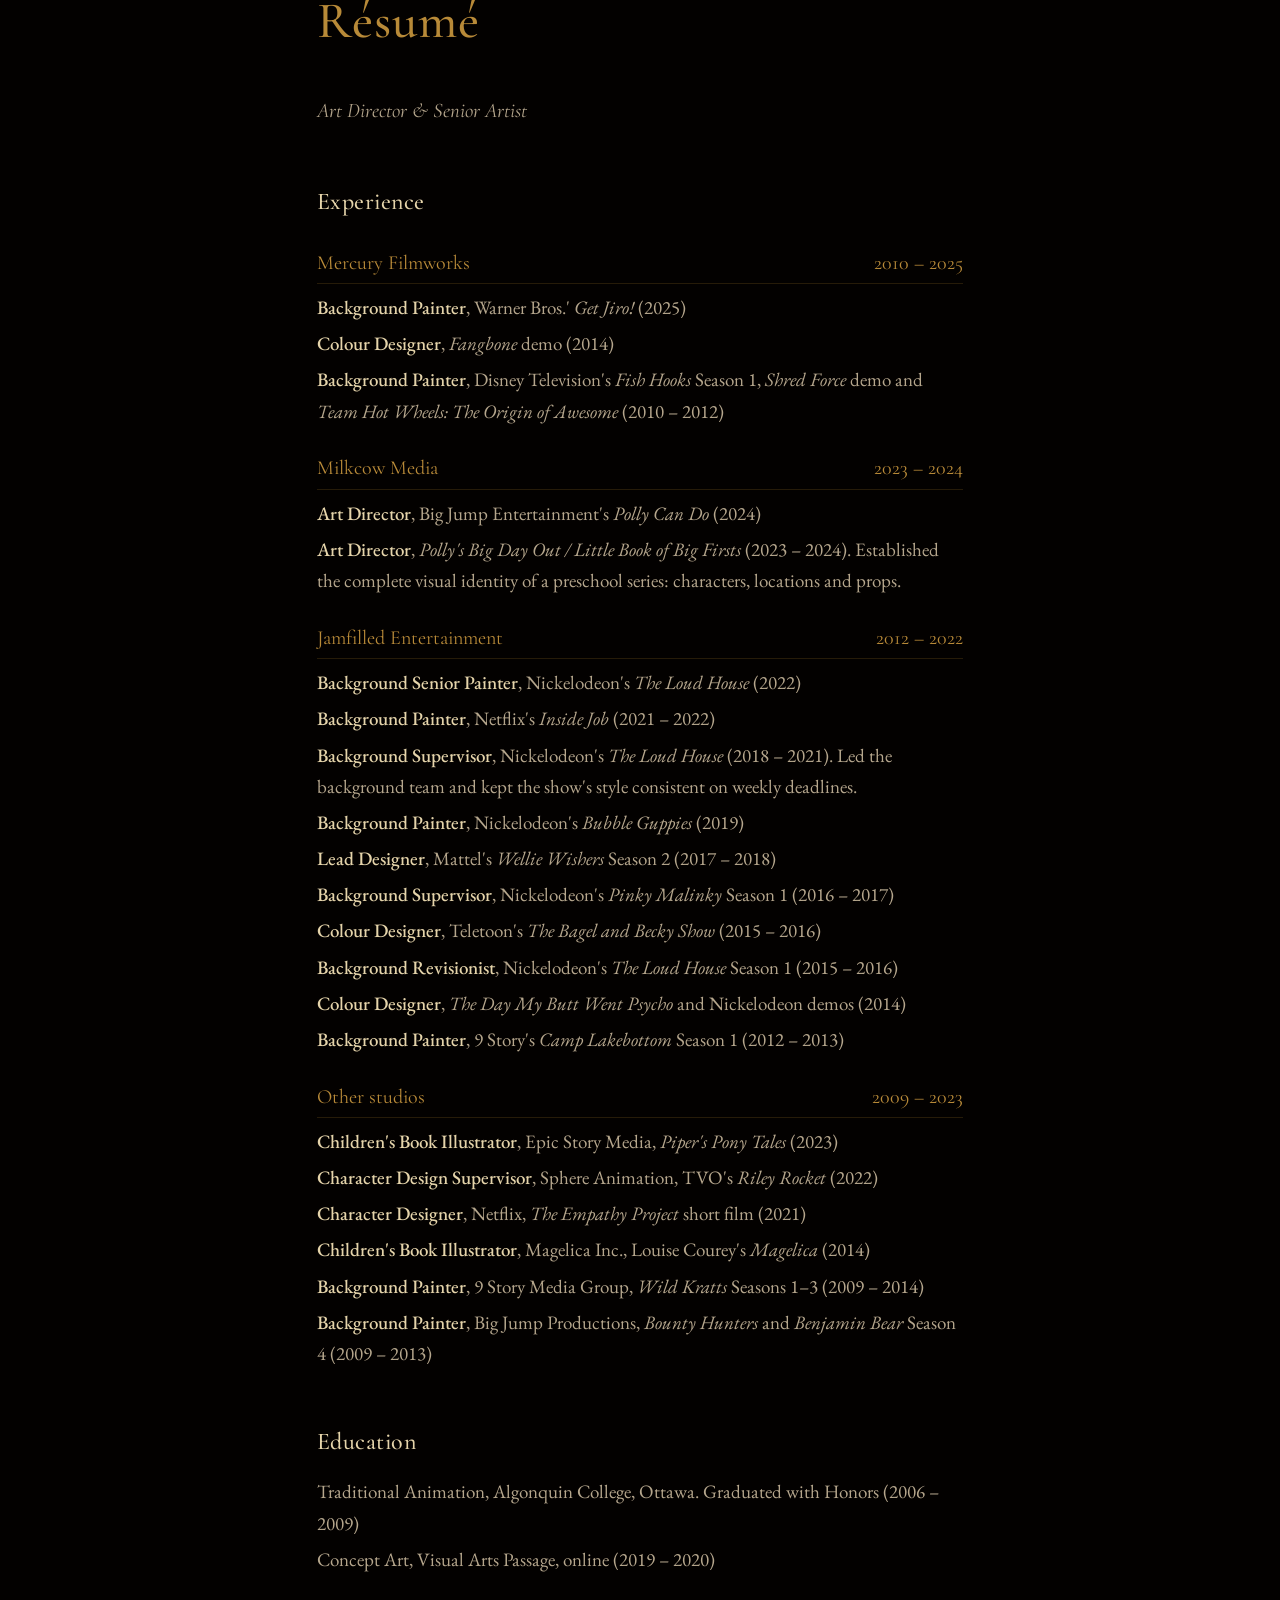
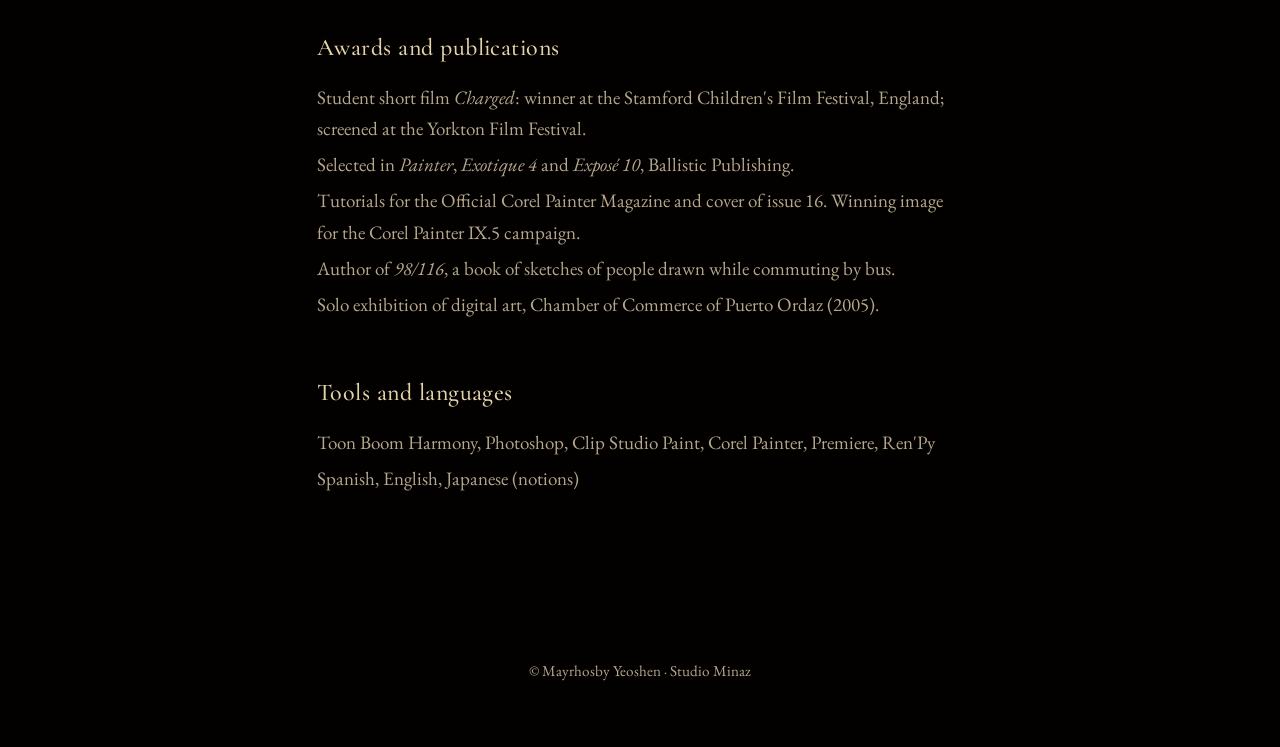
==== commit 5b1d0a5a: "Kit newsletter box. 3 languages Added Kit newsletter box below Steam wishlist. The page now works in" ====
--- a/index.html
+++ b/index.html
@@ -8,7 +8,14 @@
 <!-- Preview image for links shared on social media -->
 <meta property="og:title" content="May Yeoshen — Una Sangre">
 <meta property="og:description" content="A literary visual novel about five immortals across eight centuries. Written, painted and developed by May Yeoshen.">
-<meta property="og:image" content="img/una-sangre/hero.webp">
+<meta property="og:image" content="https://mayyeo.com/img/una-sangre/hero.webp">
+<meta property="og:locale" content="en_US">
+<!-- Language versions -->
+<link rel="alternate" hreflang="en" href="https://mayyeo.com/">
+<link rel="alternate" hreflang="es" href="https://mayyeo.com/es/">
+<link rel="alternate" hreflang="ja" href="https://mayyeo.com/ja/">
+<link rel="alternate" hreflang="x-default" href="https://mayyeo.com/">
+<link rel="canonical" href="https://mayyeo.com/">
 <link rel="preconnect" href="https://fonts.googleapis.com">
 <link rel="preconnect" href="https://fonts.gstatic.com" crossorigin>
 <link href="https://fonts.googleapis.com/css2?family=Cormorant+Garamond:ital,wght@0,400;0,500;0,600;1,400&family=Cormorant+SC:wght@500&family=EB+Garamond:ital,wght@0,400;0,500;1,400&display=swap" rel="stylesheet">
@@ -23,6 +30,11 @@
     <a href="#work">Work</a>
     <a href="#about">About</a>
     <a href="#resume">Résumé</a>
+    <span class="lang">
+      <a href="./" hreflang="en" lang="en" aria-current="true">EN</a>
+      <a href="es/" hreflang="es" lang="es" >ES</a>
+      <a href="ja/" hreflang="ja" lang="ja" >日本語</a>
+    </span>
   </nav>
 </header>
 
@@ -33,14 +45,31 @@
     <img class="hero__logo" src="img/una-sangre/logo.webp" alt="Una Sangre">
     <p class="hero__line">A story about the cost of going on existing<br>when there is no reason left to.</p>
     <div class="hero__actions">
-      <!-- Replace STEAM_APP_ID with the app number once the page is public -->
-      <a class="wishlist" href="https://steamcommunity.com/profiles/76561198663779356/">
+      <a class="wishlist" href="https://store.steampowered.com/app/5543490/Una_Sangre/">
         <span class="icon icon--big">
           <img src="img/icons/SteamLogoWL.webp" alt="">
           <img class="icon__hover" src="img/icons/SteamLogoWLHover.webp" alt="">
         </span>
         <span class="wishlist__text">Wishlist</span>
       </a>
+    </div>
+<!-- ===================== NEWSLETTER (KIT) ===================== -->
+    <div class="newsletter">
+      <p class="newsletter__note">Join our newsletter for demo updates and the following Kickstarter</p>
+      <script src="https://f.convertkit.com/ckjs/ck.5.js"></script>
+      <form action="https://app.kit.com/forms/10202096/subscriptions" class="seva-form formkit-form newsletter__form" method="post" data-sv-form="10202096" data-uid="24d27577b9" data-format="inline" data-version="5">
+        <div data-style="clean">
+          <ul class="formkit-alert formkit-alert-error" data-element="errors" data-group="alert"></ul>
+          <div data-element="fields" class="newsletter__fields">
+            <div class="formkit-field">
+              <input class="formkit-input newsletter__input" name="email_address" aria-label="Email Address" placeholder="Your email address" required="" type="email">
+            </div>
+            <button data-element="submit" class="btn btn--gold newsletter__submit">
+              <span>Subscribe</span>
+            </button>
+          </div>
+        </div>
+      </form>
     </div>
   </div>
 </section>
@@ -58,7 +87,7 @@
       <div><dt>Status</dt><dd>In development</dd></div>
     </dl>
     <div class="socials">
-      <a class="icon" href="https://steamcommunity.com/profiles/76561198663779356/" aria-label="Una Sangre on Steam" title="Una Sangre on Steam">
+      <a class="icon" href="https://store.steampowered.com/app/5543490/Una_Sangre/" aria-label="Una Sangre on Steam" title="Una Sangre on Steam">
         <img src="img/icons/steam.webp" alt="">
         <img class="icon__hover" src="img/icons/steam-hover.webp" alt="">
       </a>
@@ -98,19 +127,19 @@
 
   <h2 class="work__title">Selected work</h2>
   <div class="masonry">
-    <figure><a href="img/work/glenn-2008.webp" class="zoom"><img src="img/work/glenn-2008.webp" alt="Portrait of a man with long red hair in a dark suit" loading="lazy"></a><figcaption>Glenn Sheridan, 2008</figcaption></figure>
-    <figure><a href="img/work/paul-scarf.webp" class="zoom"><img src="img/work/paul-scarf.webp" alt="Portrait of a young man with long blond hair and a white scarf" loading="lazy"></a><figcaption>Paul, 2004</figcaption></figure>
-    <figure><a href="img/work/juno-millet.webp" class="zoom"><img src="img/work/juno-millet.webp" alt="Portrait of a woman in sixteenth-century dress" loading="lazy"></a><figcaption>Juno Millet</figcaption></figure>
-    <figure><a href="img/work/bus-01.webp" class="zoom"><img src="img/work/bus-01.webp" alt="Pencil sketches of bus passengers" loading="lazy"></a><figcaption>From “98/116”, sketches drawn on the bus</figcaption></figure>
-    <figure><a href="img/work/cuchulainn.webp" class="zoom"><img src="img/work/cuchulainn.webp" alt="Painting of a warrior with a spear standing over a fallen wolf" loading="lazy"></a><figcaption>Cú Chulainn</figcaption></figure>
-    <figure><a href="img/work/dagger-ink.webp" class="zoom"><img src="img/work/dagger-ink.webp" alt="Ink drawing of a bearded man with a hand over his mouth, holding a dagger" loading="lazy"></a><figcaption>Paul in Dalmatia</figcaption></figure>
-    <figure><a href="img/work/red-cap.webp" class="zoom"><img src="img/work/red-cap.webp" alt="Portrait in the Renaissance style with a red cap and fur collar" loading="lazy"></a><figcaption>Armand the Vampire</figcaption></figure>
-    <figure><a href="img/work/quill.webp" class="zoom"><img src="img/work/quill.webp" alt="Eighteenth-century portrait of a young man writing with a quill" loading="lazy"></a><figcaption>Coltrane Holland, 2011</figcaption></figure>
-    <figure><a href="img/work/hands-ink.webp" class="zoom"><img src="img/work/hands-ink.webp" alt="Ink drawing of a man inserting prosthetic eyes" loading="lazy"></a><figcaption>Paul</figcaption></figure>
-    <figure><a href="img/work/blond-suit.webp" class="zoom"><img src="img/work/blond-suit.webp" alt="Portrait of a young man with blond hair, a suit and a striped tie" loading="lazy"></a><figcaption>Coltrane, 2009</figcaption></figure>
-    <figure><a href="img/work/folk-red.webp" class="zoom"><img src="img/work/folk-red.webp" alt="Folk-art illustration of a boy, a wolf and a cat on red" loading="lazy"></a><figcaption>Peter and the Wolf</figcaption></figure>
-    <figure><a href="img/work/bus-02.webp" class="zoom"><img src="img/work/bus-02.webp" alt="Pencil sketches of bus passengers in winter" loading="lazy"></a><figcaption>From “98/116”</figcaption></figure>
-    <figure><a href="img/work/armory.webp" class="zoom"><img src="img/work/armory.webp" alt="Ink illustration of a man in a suit in front of a wall of rifles" loading="lazy"></a><figcaption>Glenn, arms dealer</figcaption></figure>
+    <figure><a href="img/work/glenn-2008.webp" class="zoom"><img src="img/work/glenn-2008.webp" alt="Portrait of a man with long red hair in a dark suit" loading="lazy"></a><figcaption>Glenn Sheridan. 2008</figcaption></figure>
+    <figure><a href="img/work/paul-scarf.webp" class="zoom"><img src="img/work/paul-scarf.webp" alt="Portrait of a young man with long blond hair and a white scarf" loading="lazy"></a><figcaption>Paul. 2004</figcaption></figure>
+    <figure><a href="img/work/juno-millet.webp" class="zoom"><img src="img/work/juno-millet.webp" alt="Portrait of a woman in sixteenth-century dress" loading="lazy"></a><figcaption>Juno Millet. 2011</figcaption></figure>
+    <figure><a href="img/work/bus-01.webp" class="zoom"><img src="img/work/bus-01.webp" alt="Pencil sketches of bus passengers" loading="lazy"></a><figcaption>From “98/116”, sketches drawn on the bus. 2015</figcaption></figure>
+    <figure><a href="img/work/cuchulainn.webp" class="zoom"><img src="img/work/cuchulainn.webp" alt="Painting of a warrior with a spear standing over a fallen wolf" loading="lazy"></a><figcaption>Cú Chulainn. 2009</figcaption></figure>
+    <figure><a href="img/work/dagger-ink.webp" class="zoom"><img src="img/work/dagger-ink.webp" alt="Ink drawing of a bearded man with a hand over his mouth, holding a dagger" loading="lazy"></a><figcaption>Paul in Dalmatia. 2017</figcaption></figure>
+    <figure><a href="img/work/red-cap.webp" class="zoom"><img src="img/work/red-cap.webp" alt="Portrait in the Renaissance style with a red cap and fur collar" loading="lazy"></a><figcaption>Armand the Vampire. 2008</figcaption></figure>
+    <figure><a href="img/work/quill.webp" class="zoom"><img src="img/work/quill.webp" alt="Eighteenth-century portrait of a young man writing with a quill" loading="lazy"></a><figcaption>Coltrane Holland. 2011</figcaption></figure>
+    <figure><a href="img/work/hands-ink.webp" class="zoom"><img src="img/work/hands-ink.webp" alt="Ink drawing of a man inserting prosthetic eyes" loading="lazy"></a><figcaption>Paul putting on his prosthetics. 2017</figcaption></figure>
+    <figure><a href="img/work/blond-suit.webp" class="zoom"><img src="img/work/blond-suit.webp" alt="Portrait of a young man with blond hair, a suit and a striped tie" loading="lazy"></a><figcaption>Coltrane. 2009</figcaption></figure>
+    <figure><a href="img/work/folk-red.webp" class="zoom"><img src="img/work/folk-red.webp" alt="Folk-art illustration of a boy, a wolf and a cat on red" loading="lazy"></a><figcaption>Peter and the Wolf. 2020</figcaption></figure>
+    <figure><a href="img/work/bus-02.webp" class="zoom"><img src="img/work/bus-02.webp" alt="Pencil sketches of bus passengers in winter" loading="lazy"></a><figcaption>From “98/116”. 2016</figcaption></figure>
+    <figure><a href="img/work/armory.webp" class="zoom"><img src="img/work/armory.webp" alt="Ink illustration of a man in a suit in front of a wall of rifles" loading="lazy"></a><figcaption>Glenn, arms dealer. 2017</figcaption></figure>
   </div>
 </section>
 
@@ -120,7 +149,6 @@
   <p>I'm May Yeoshen, a Venezuelan-Canadian artist with more than fifteen years in the animation industry. I have worked as an art director, background painter and character designer for Disney Television, Netflix, Nickelodeon, Mattel, Warner Bros. and 9 Story, among others.</p>
   <p>These days I write, paint and develop <em>Una Sangre</em>, a story I have been carrying for more than twenty years.</p>
   <p class="contact"><a href="mailto:mayyeo@gmail.com">mayyeo@gmail.com</a></p>
-  <!-- Add or remove your personal profiles here -->
   <div class="socials">
       <a class="icon" href="https://www.instagram.com/mayyeoshen" aria-label="Instagram" title="Instagram">
         <img src="img/icons/instagram.webp" alt="">
@@ -141,8 +169,6 @@
 <section class="resume" id="resume">
   <h2>Résumé</h2>
   <p class="resume__title">Art Director &amp; Senior Artist</p>
-  <!-- Optional: put an up-to-date PDF without phone numbers next to index.html and uncomment.
-  <p><a class="btn" href="resume.pdf">Download PDF</a></p> -->
 
   <h3>Experience</h3>
 
--- a/style.css
+++ b/style.css
@@ -43,7 +43,7 @@
 /* ---------- Hero ---------- */
 .hero{position:relative; min-height:100svh; display:grid; place-items:center; overflow:hidden}
 .hero__bg{position:absolute; inset:0; width:100%; height:100%; object-fit:cover; object-position:60% center}
-.hero__content{position:relative; text-align:center; padding:2rem 16px 12rem; max-width:760px}
+.hero__content{position: relative; text-align: center; padding: 3rem 16px 3.5rem; max-width: 760px}
 .hero__logo{width:min(560px,82vw); margin:0 auto 1.4rem; transform:translateX(6%)}
 .hero__line{font-family:var(--serif-display); font-style:italic; font-size:clamp(1.25rem,2.6vw,1.6rem); color:var(--paper); margin:0 0 2rem; text-shadow:0 2px 10px rgba(0,0,0,.8)}
 .hero__actions{display:flex; gap:1rem; justify-content:center; flex-wrap:wrap}
@@ -135,3 +135,100 @@
   .wishlist__text{font-size:1.6rem}
   .icon--big{width:52px; height:52px}
 }
+
+/* ---------- Newsletter (Kit Embed) ---------- */
+.newsletter{
+  margin-top: 1.2rem;
+  text-align: center;
+}
+.newsletter__note{
+  font-family: var(--serif-display);
+  font-style: italic;
+  font-size: clamp(1.1rem, 2.2vw, 1.35rem);
+  color: var(--paper);
+  margin: 0 0 1rem;
+  text-shadow: 0 2px 10px rgba(0,0,0,.8);
+}
+.newsletter__fields{
+  display: flex !important;
+  gap: 0.6rem !important;
+  flex-wrap: wrap !important;
+  max-width: 440px;
+  margin: 0 auto !important; /* ESTO CENTRA LA CAJA */
+  justify-content: center !important;
+}
+.formkit-field{
+  flex: 1 1 220px !important;
+  margin: 0 !important;
+}
+.newsletter__input{
+  width: 100% !important;
+  height: 100% !important;
+  background: rgba(23, 17, 13, 0.85) !important;
+  border: 1px solid var(--gold-soft) !important;
+  border-radius: 0 !important;
+  color: var(--paper) !important;
+  font-family: var(--serif-text) !important;
+  font-size: 1rem !important;
+  padding: 0.6rem 0.9rem !important;
+  outline: none !important;
+  transition: border-color 0.2s ease;
+  backdrop-filter: blur(2px);
+}
+.newsletter__input:focus{
+  border-color: var(--gold) !important;
+}
+.newsletter__input::placeholder{
+  color: var(--paper-dim) !important;
+  opacity: 0.6 !important;
+}
+.newsletter__submit{
+  border-radius: 0 !important;
+  padding: 0.6rem 1.4rem !important;
+  cursor: pointer;
+  white-space: nowrap;
+}
+/* Neutralizar popups o estilos invasivos de Kit */
+.formkit-powered-by-convertkit-container,
+.formkit-form[data-format="modal"],
+.formkit-form[data-format="slide in"],
+.formkit-sticky-bar{
+  display: none !important;
+}
+.formkit-alert-success{
+  font-family: var(--serif-text);
+  background: rgba(22, 119, 190, 0.15) !important;
+  border: 1px solid var(--gold) !important;
+  color: var(--paper) !important;
+  padding: 0.8rem !important;
+  margin-top: 1rem !important;
+}
+/* ---------- Language switcher ---------- */
+.lang{
+  display:inline-flex; gap:.7rem; align-items:center;
+  margin-left:.2rem; padding-left:clamp(.8rem,2.5vw,2rem);
+  border-left:1px solid var(--gold-soft);
+}
+.lang a[aria-current="true"]{color:var(--gold)}
+
+/* ---------- Japanese typography ---------- */
+/* Cormorant / EB Garamond have no kana or kanji, so Japanese falls back to Noto Serif JP */
+html:lang(ja){
+  --serif-display:"Cormorant Garamond","Noto Serif JP","Yu Mincho","Hiragino Mincho ProN",serif;
+  --serif-menu:"Cormorant SC","Noto Serif JP","Yu Mincho","Hiragino Mincho ProN",serif;
+  --serif-text:"EB Garamond","Noto Serif JP","Yu Mincho","Hiragino Mincho ProN",serif;
+}
+html:lang(ja) body{font-size:17px; line-height:1.95; letter-spacing:.03em}
+/* Japanese has no true italics: a slanted fallback looks broken */
+html:lang(ja) .hero__line,
+html:lang(ja) .newsletter__note,
+html:lang(ja) figcaption,
+html:lang(ja) .resume__title,
+html:lang(ja) i,
+html:lang(ja) em{font-style:normal}
+html:lang(ja) .hero__line{line-height:1.8}
+html:lang(ja) h2,
+html:lang(ja) h3{letter-spacing:.08em}
+@media (max-width:820px){
+  html:lang(ja) body{font-size:16px}
+}
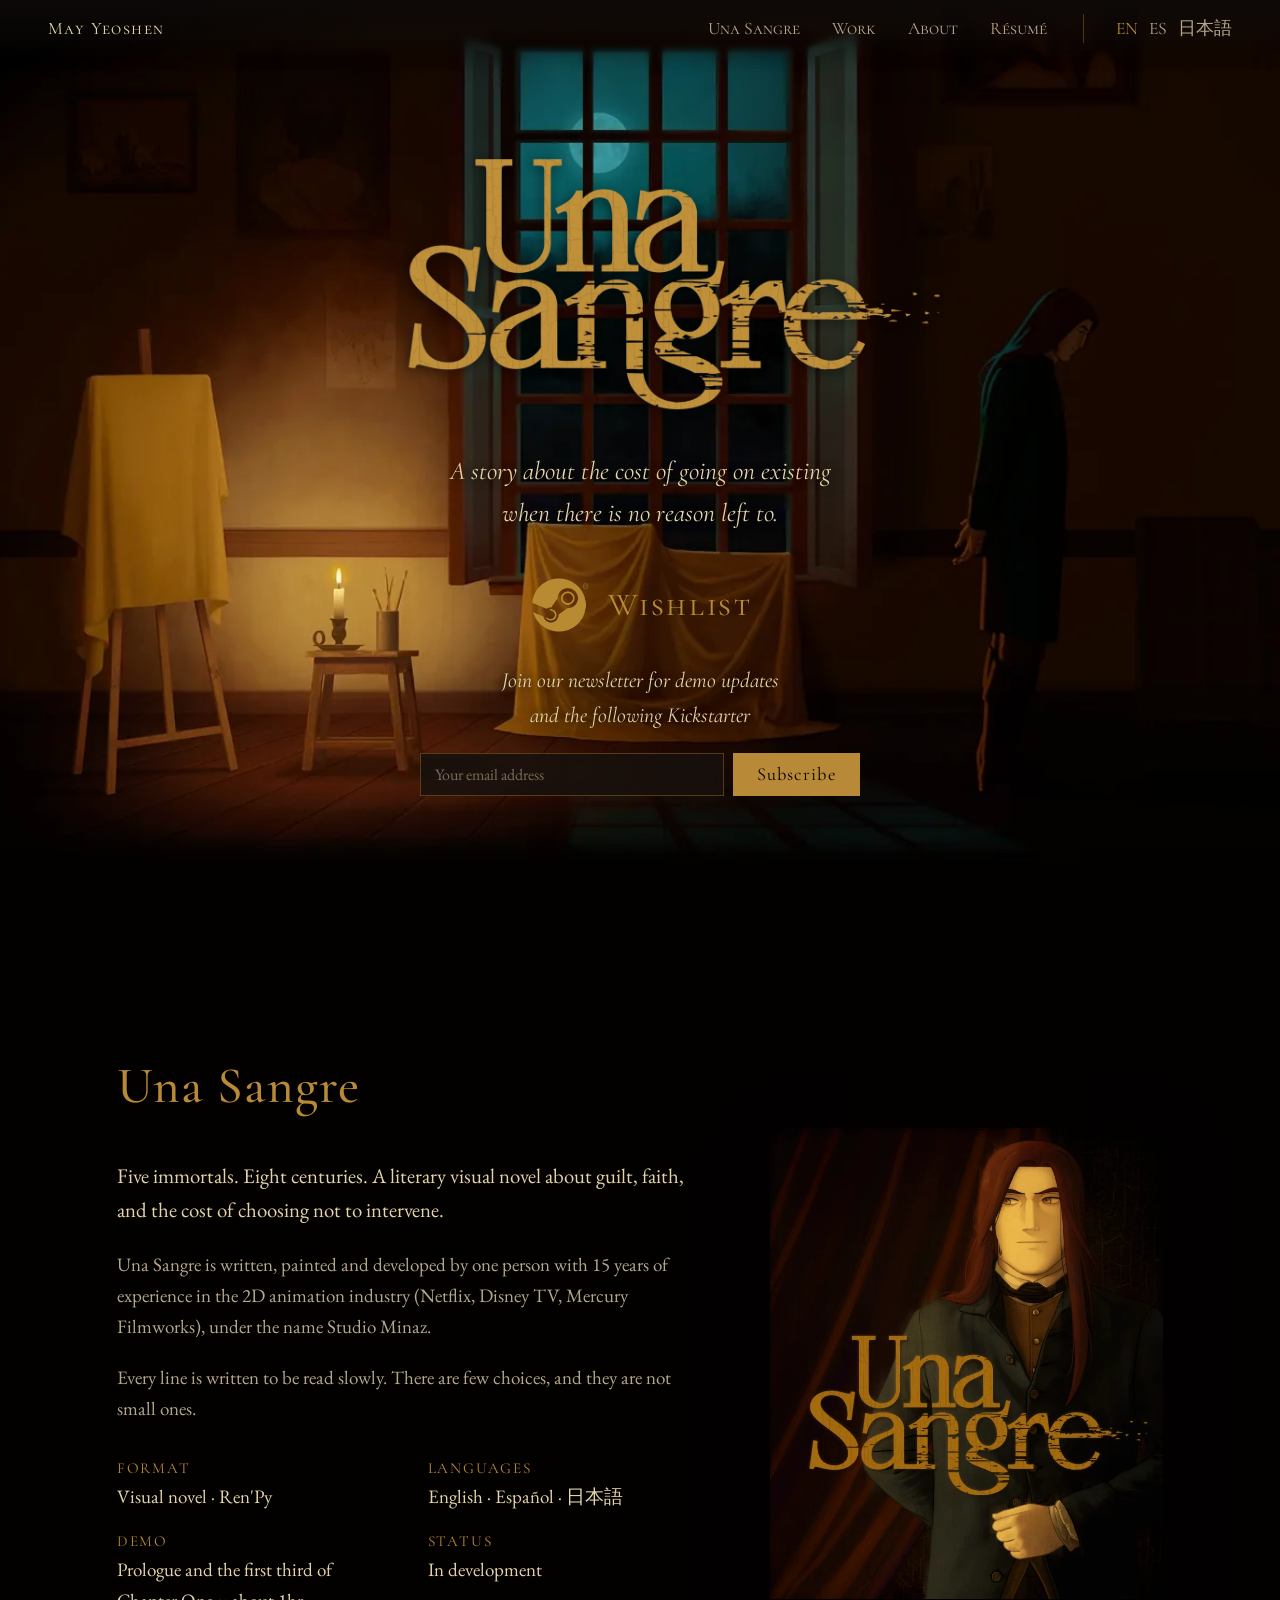
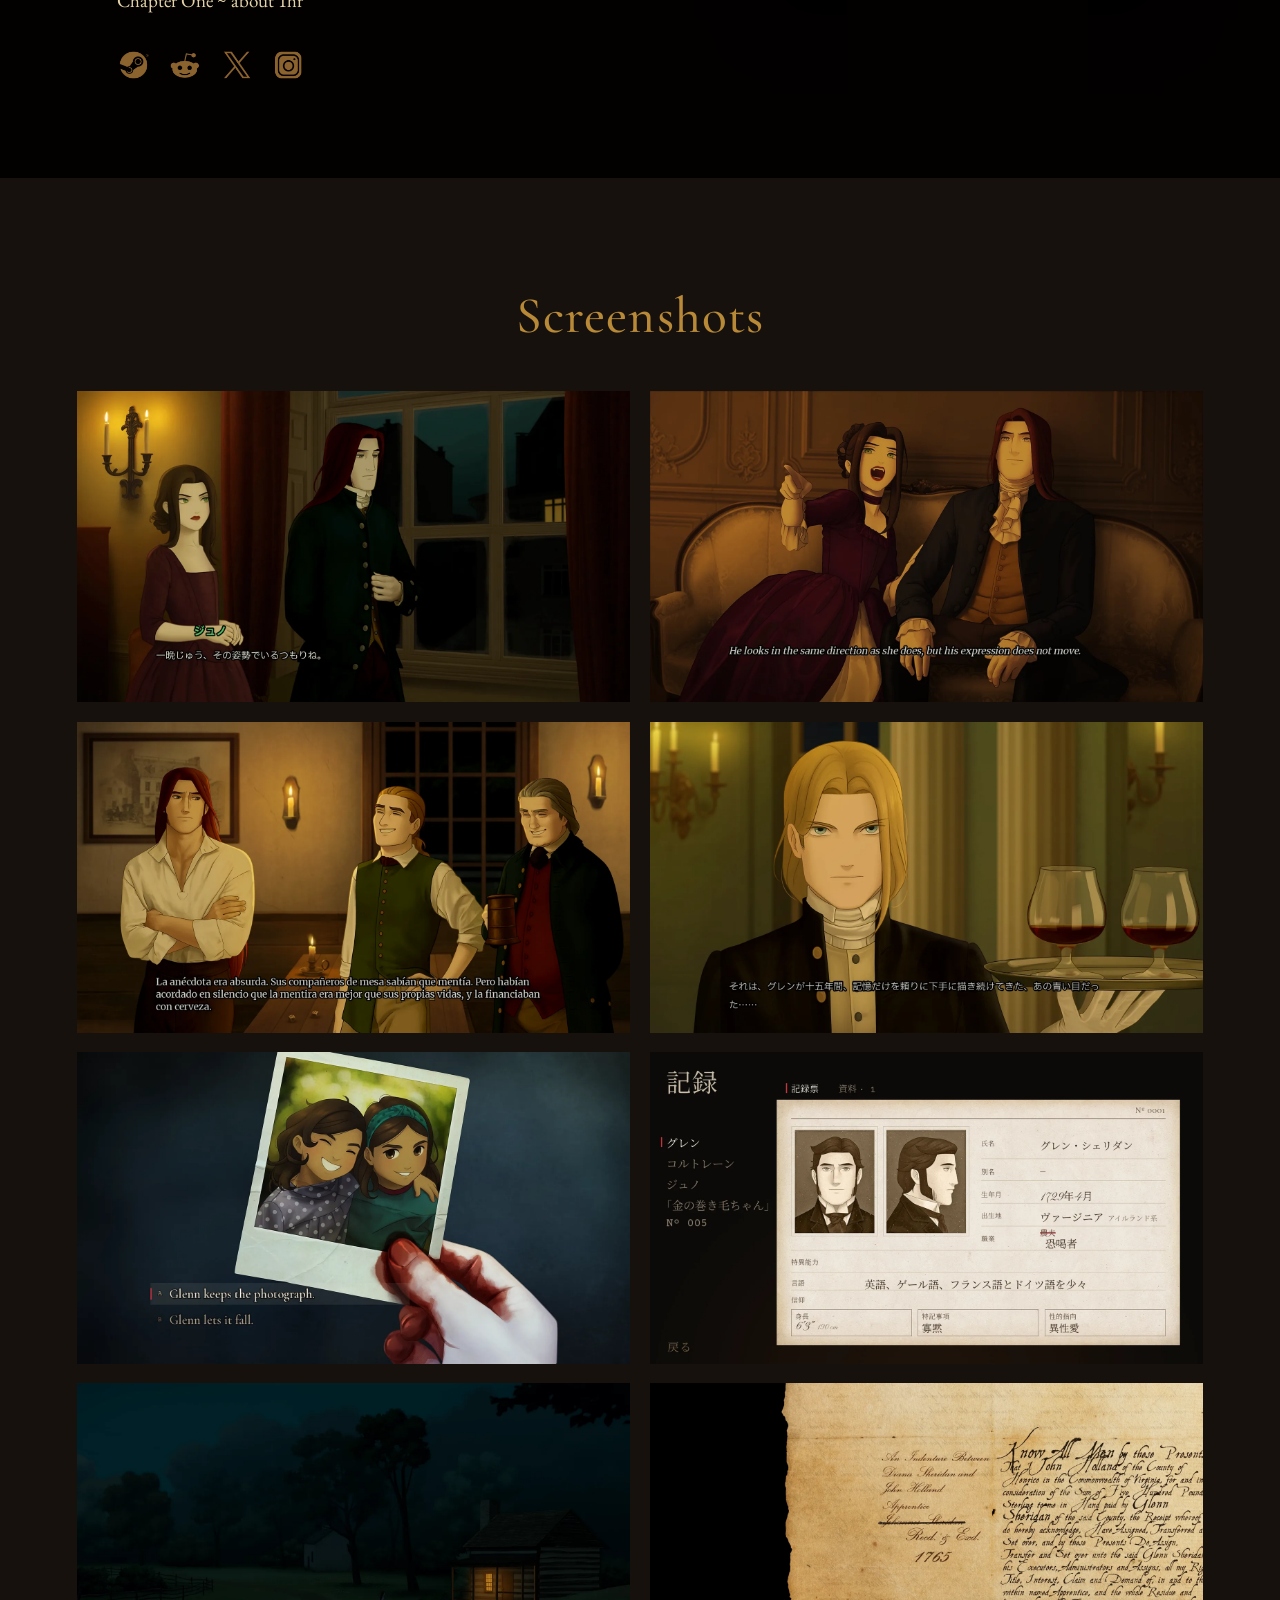
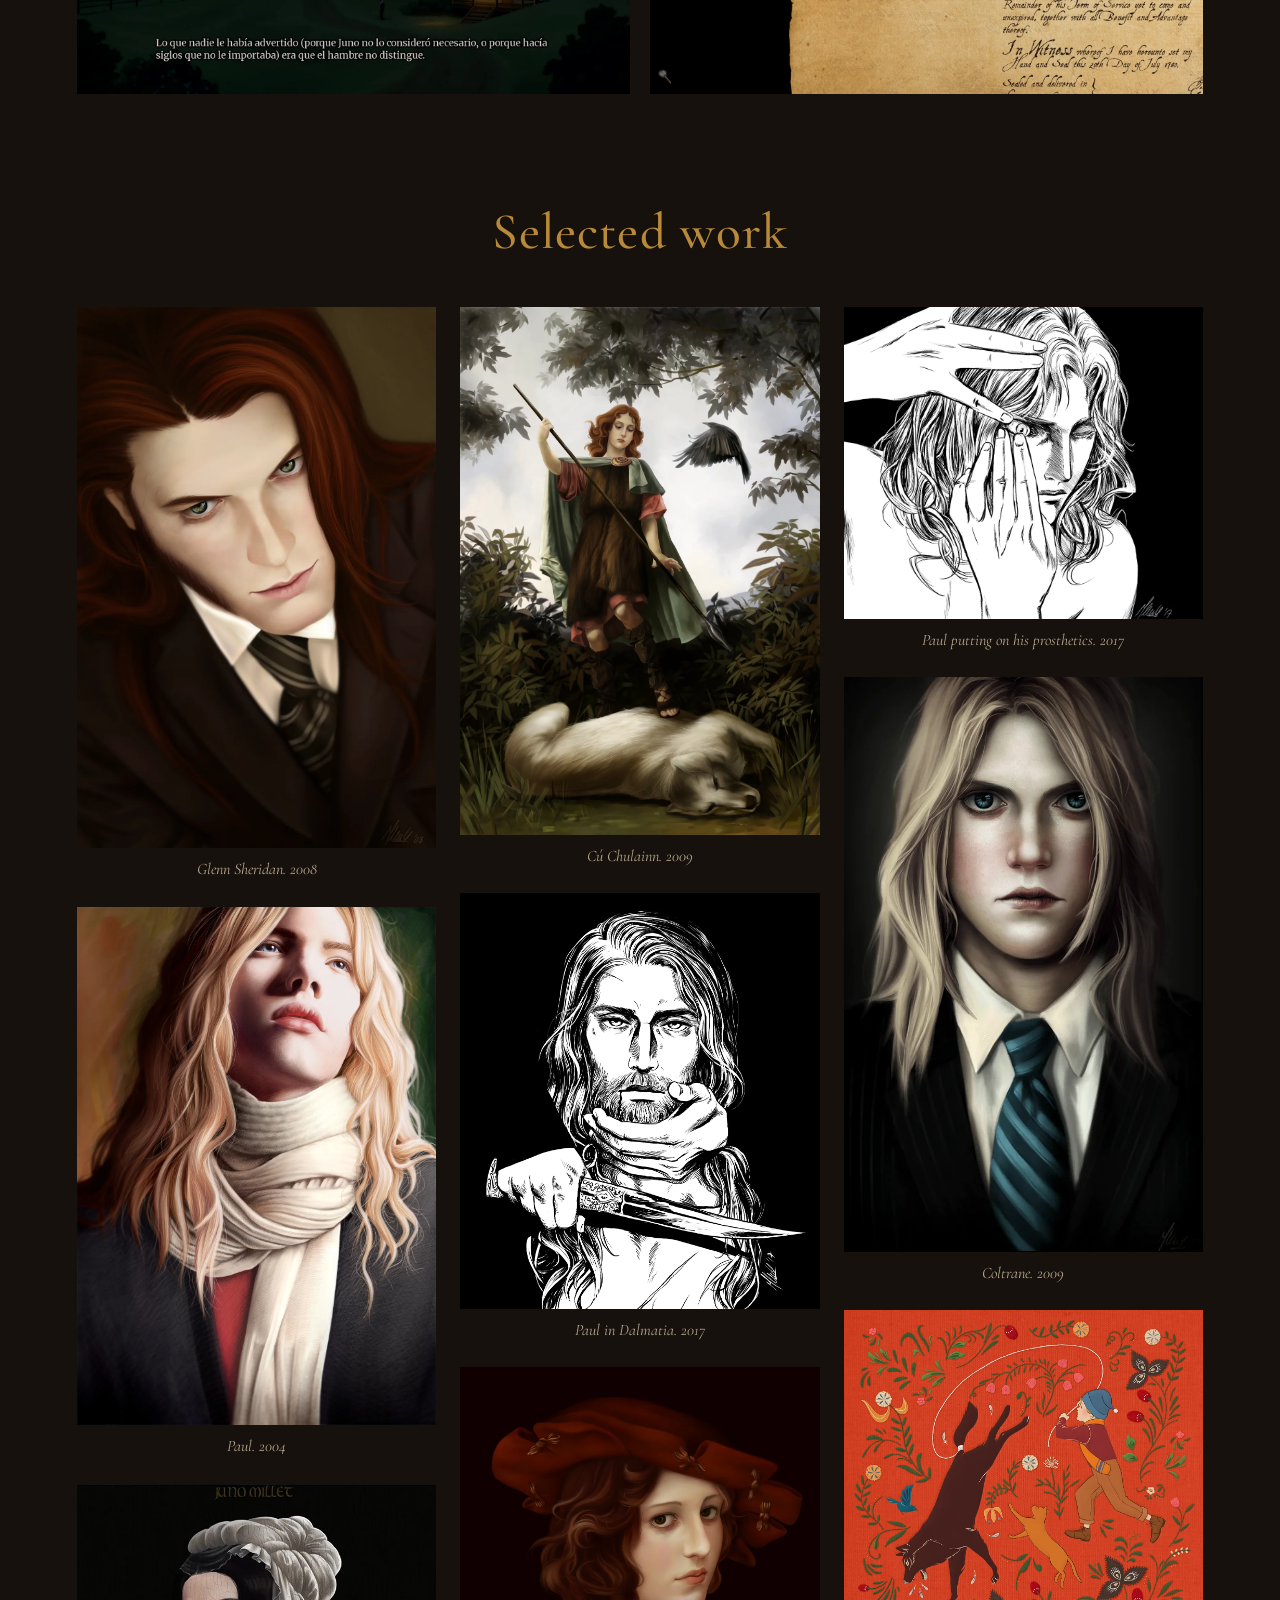
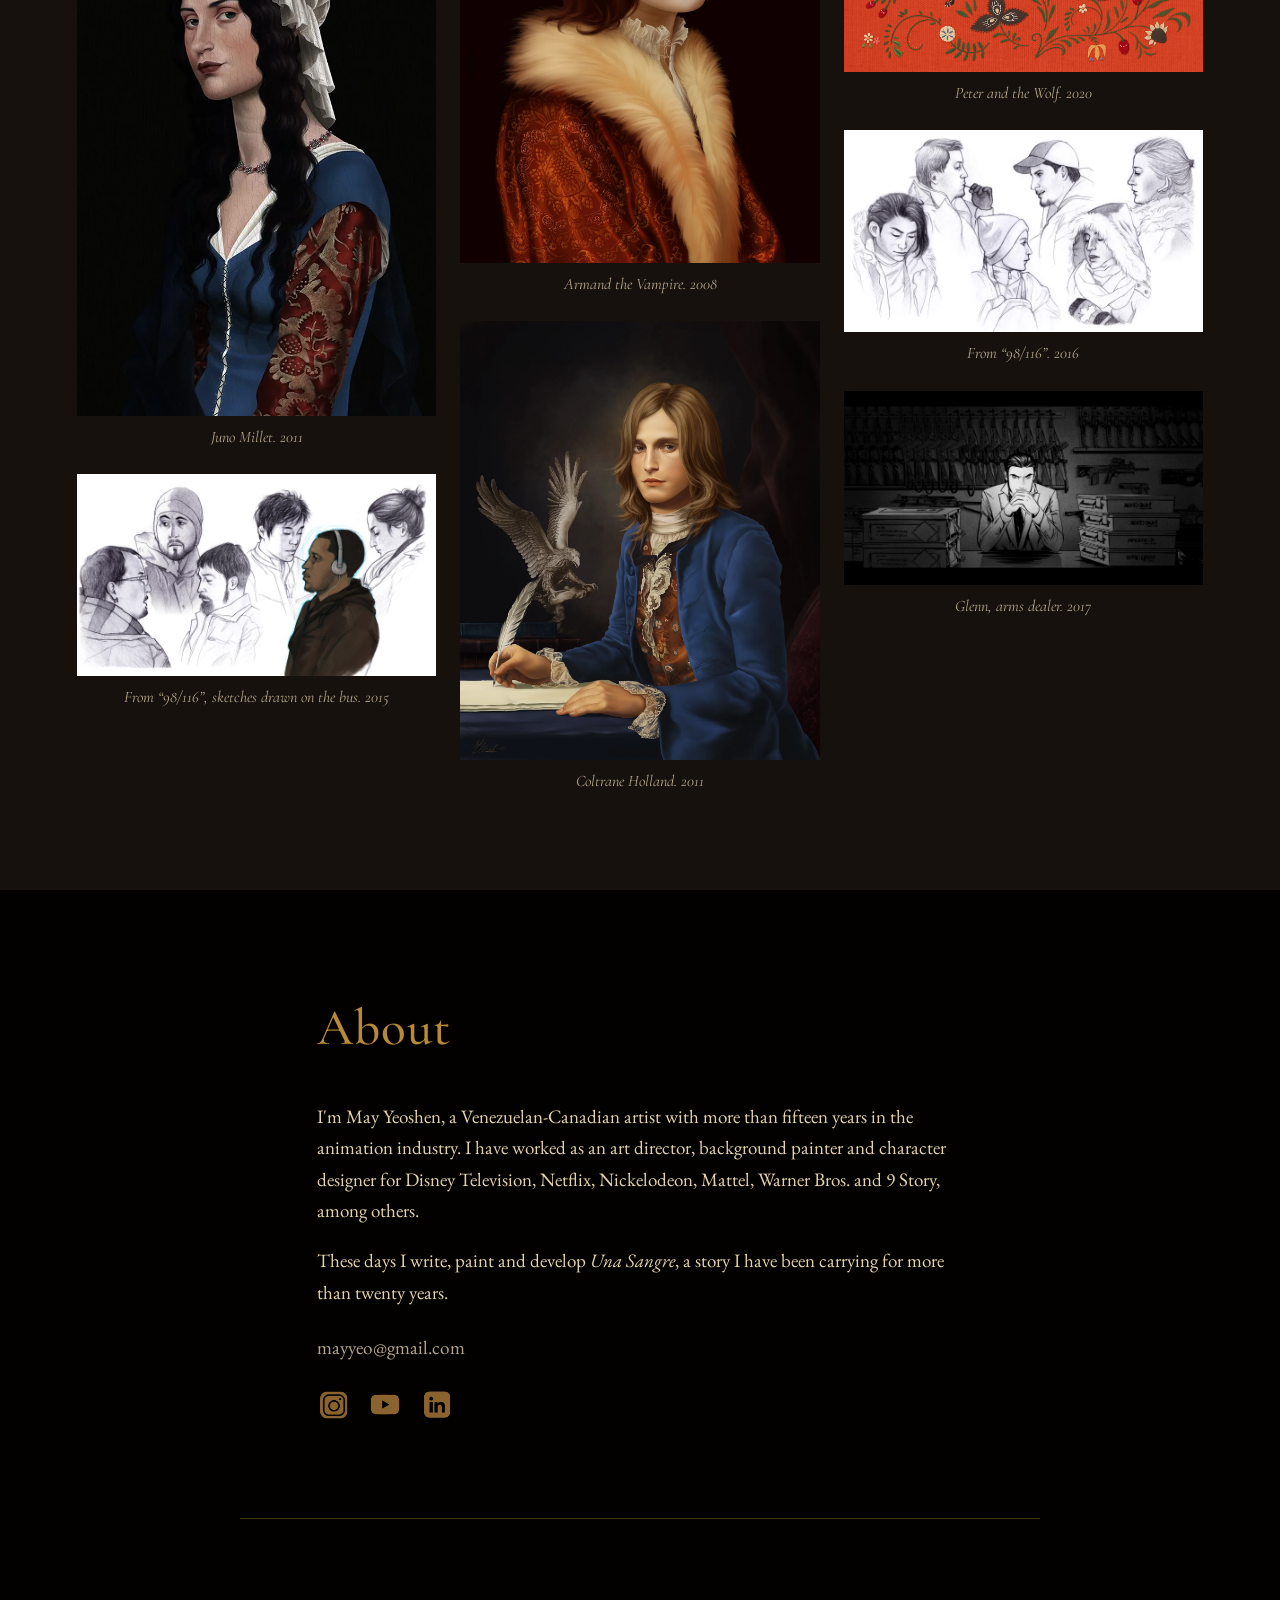
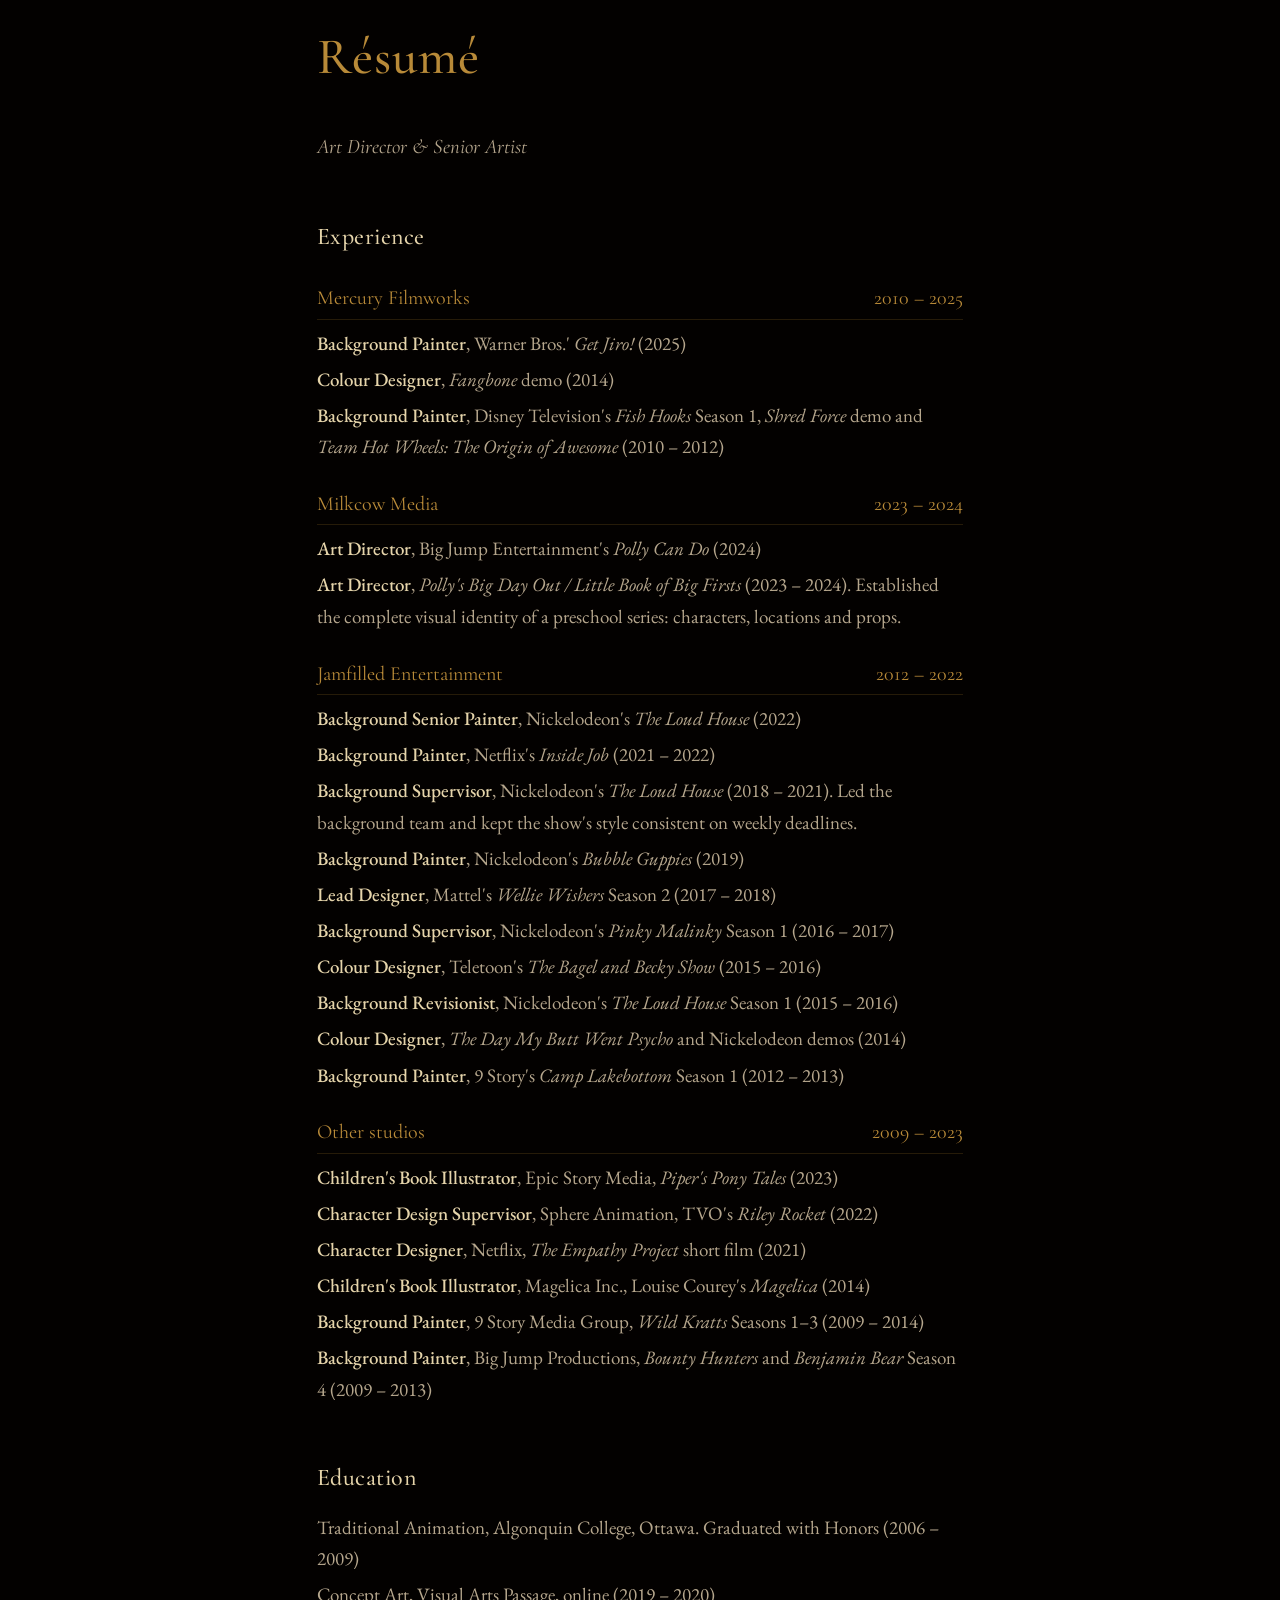
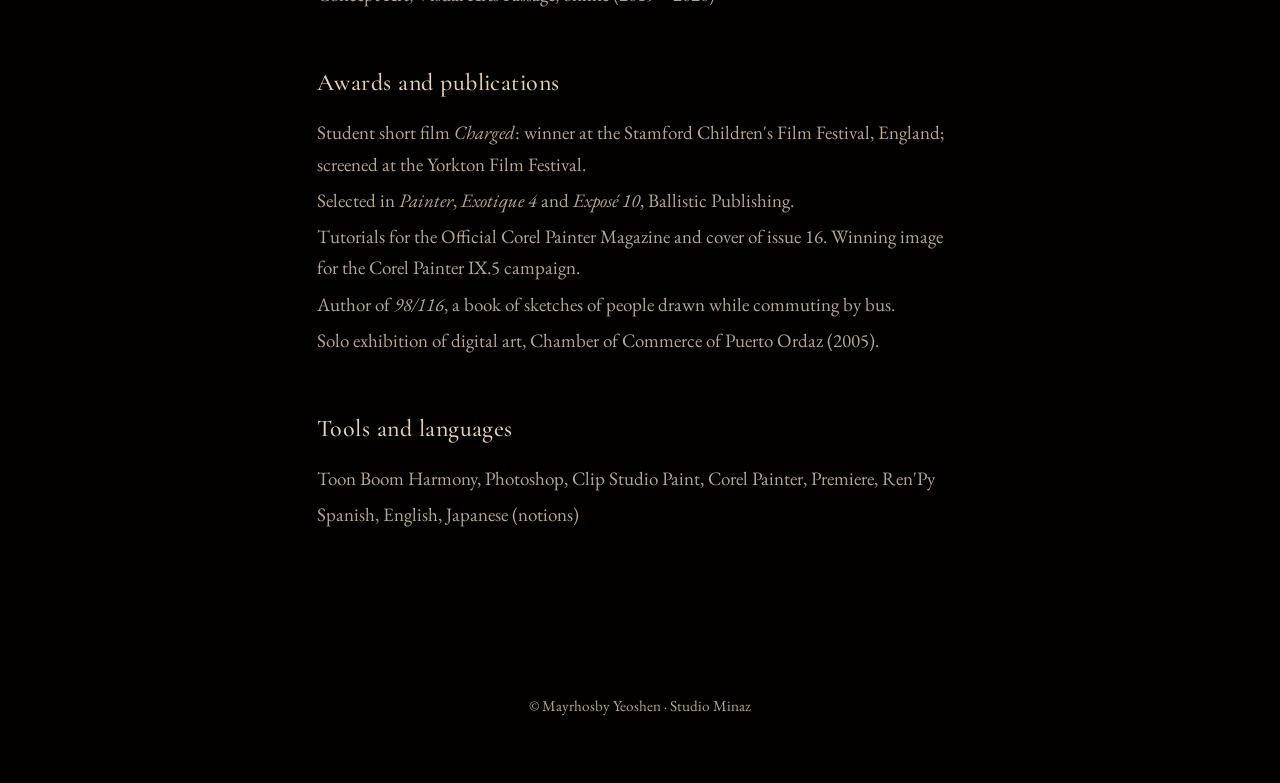
==== commit 0ae29d16: "Mejorado para version mobil" ====
--- a/index.html
+++ b/index.html
@@ -43,7 +43,7 @@
   <img class="hero__bg" src="img/una-sangre/hero.webp" alt="">
   <div class="hero__content">
     <img class="hero__logo" src="img/una-sangre/logo.webp" alt="Una Sangre">
-    <p class="hero__line">A story about the cost of going on existing<br>when there is no reason left to.</p>
+    <p class="hero__line">A story about the cost of going on existing <br class="br-desk">when there is no reason left to.</p>
     <div class="hero__actions">
       <a class="wishlist" href="https://store.steampowered.com/app/5543490/Una_Sangre/">
         <span class="icon icon--big">
@@ -55,7 +55,7 @@
     </div>
 <!-- ===================== NEWSLETTER (KIT) ===================== -->
     <div class="newsletter">
-      <p class="newsletter__note">Join our newsletter for demo updates and the following Kickstarter</p>
+      <p class="newsletter__note">Join our newsletter for demo updates <br class="br-desk">and the following Kickstarter</p>
       <script src="https://f.convertkit.com/ckjs/ck.5.js"></script>
       <form action="https://app.kit.com/forms/10202096/subscriptions" class="seva-form formkit-form newsletter__form" method="post" data-sv-form="10202096" data-uid="24d27577b9" data-format="inline" data-version="5">
         <div data-style="clean">
--- a/style.css
+++ b/style.css
@@ -232,3 +232,23 @@
 @media (max-width:820px){
   html:lang(ja) body{font-size:16px}
 }
+
+/* ---------- Mobile fixes (EN / ES / JA) ---------- */
+.hero__line,.newsletter__note{text-wrap:balance}
+@media (max-width:820px){
+  /* forced desktop line breaks are ignored on phones so lines don't orphan */
+  .br-desk{display:none}
+  /* menu: links on one row, language switcher centred on its own row */
+  .nav nav{justify-content:center}
+  .lang{flex-basis:100%; justify-content:center; margin:0; padding:0; border-left:0}
+  /* keep the hero compact so it fits one screen and the background doesn't zoom */
+  .hero__content{padding:6.2rem 16px 2rem}
+  .hero__logo{width:min(380px,70vw); margin-bottom:1rem}
+  .hero__line{font-size:1.15rem; line-height:1.4; margin-bottom:1.2rem}
+  .newsletter__note{font-size:1rem; line-height:1.4; margin-bottom:.8rem}
+  .wishlist__text{white-space:nowrap}
+  html:not(:lang(en)) .wishlist__text{font-size:1.3rem}
+  /* Japanese: smaller headings and tighter spacing so words don't break mid-word */
+  html:lang(ja) h2{font-size:clamp(1.7rem,6.5vw,2.4rem); letter-spacing:.04em; line-break:strict}
+  html:lang(ja) .wishlist__text{font-size:1.2rem; letter-spacing:.04em}
+}
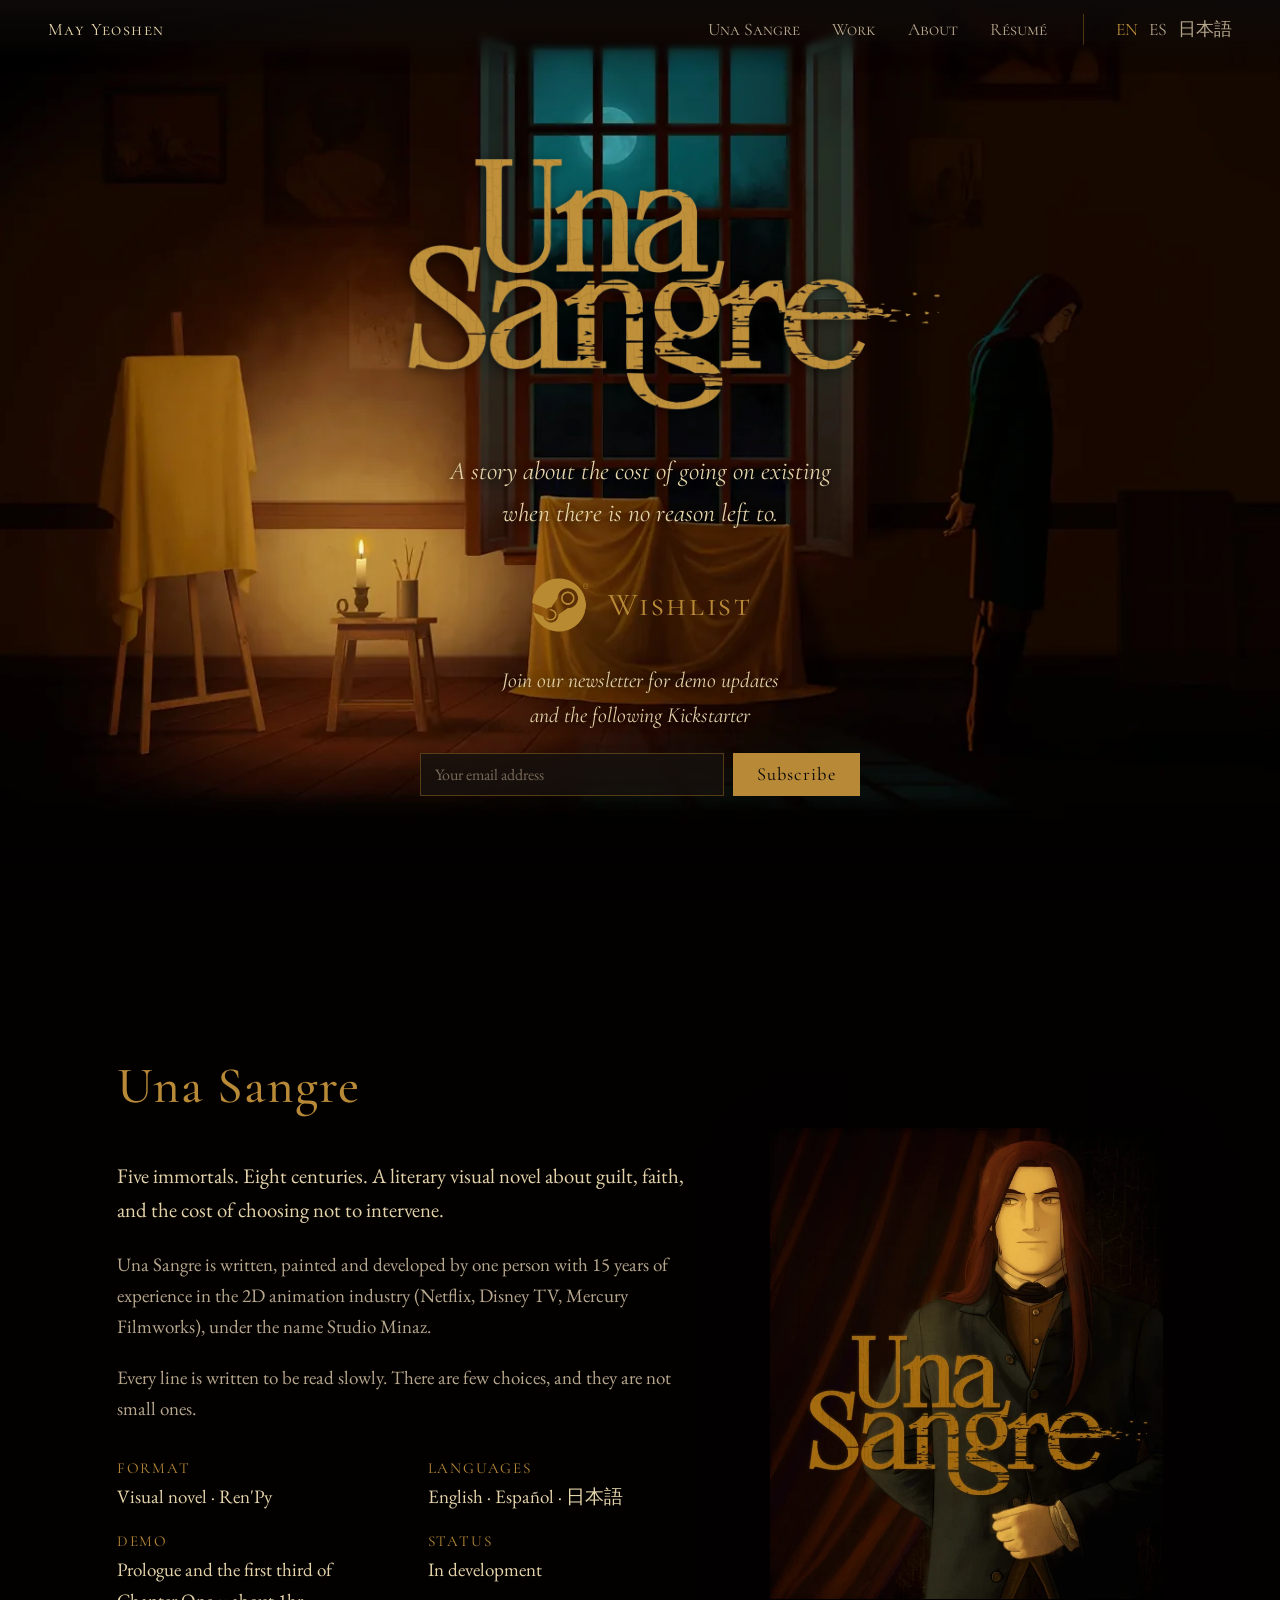
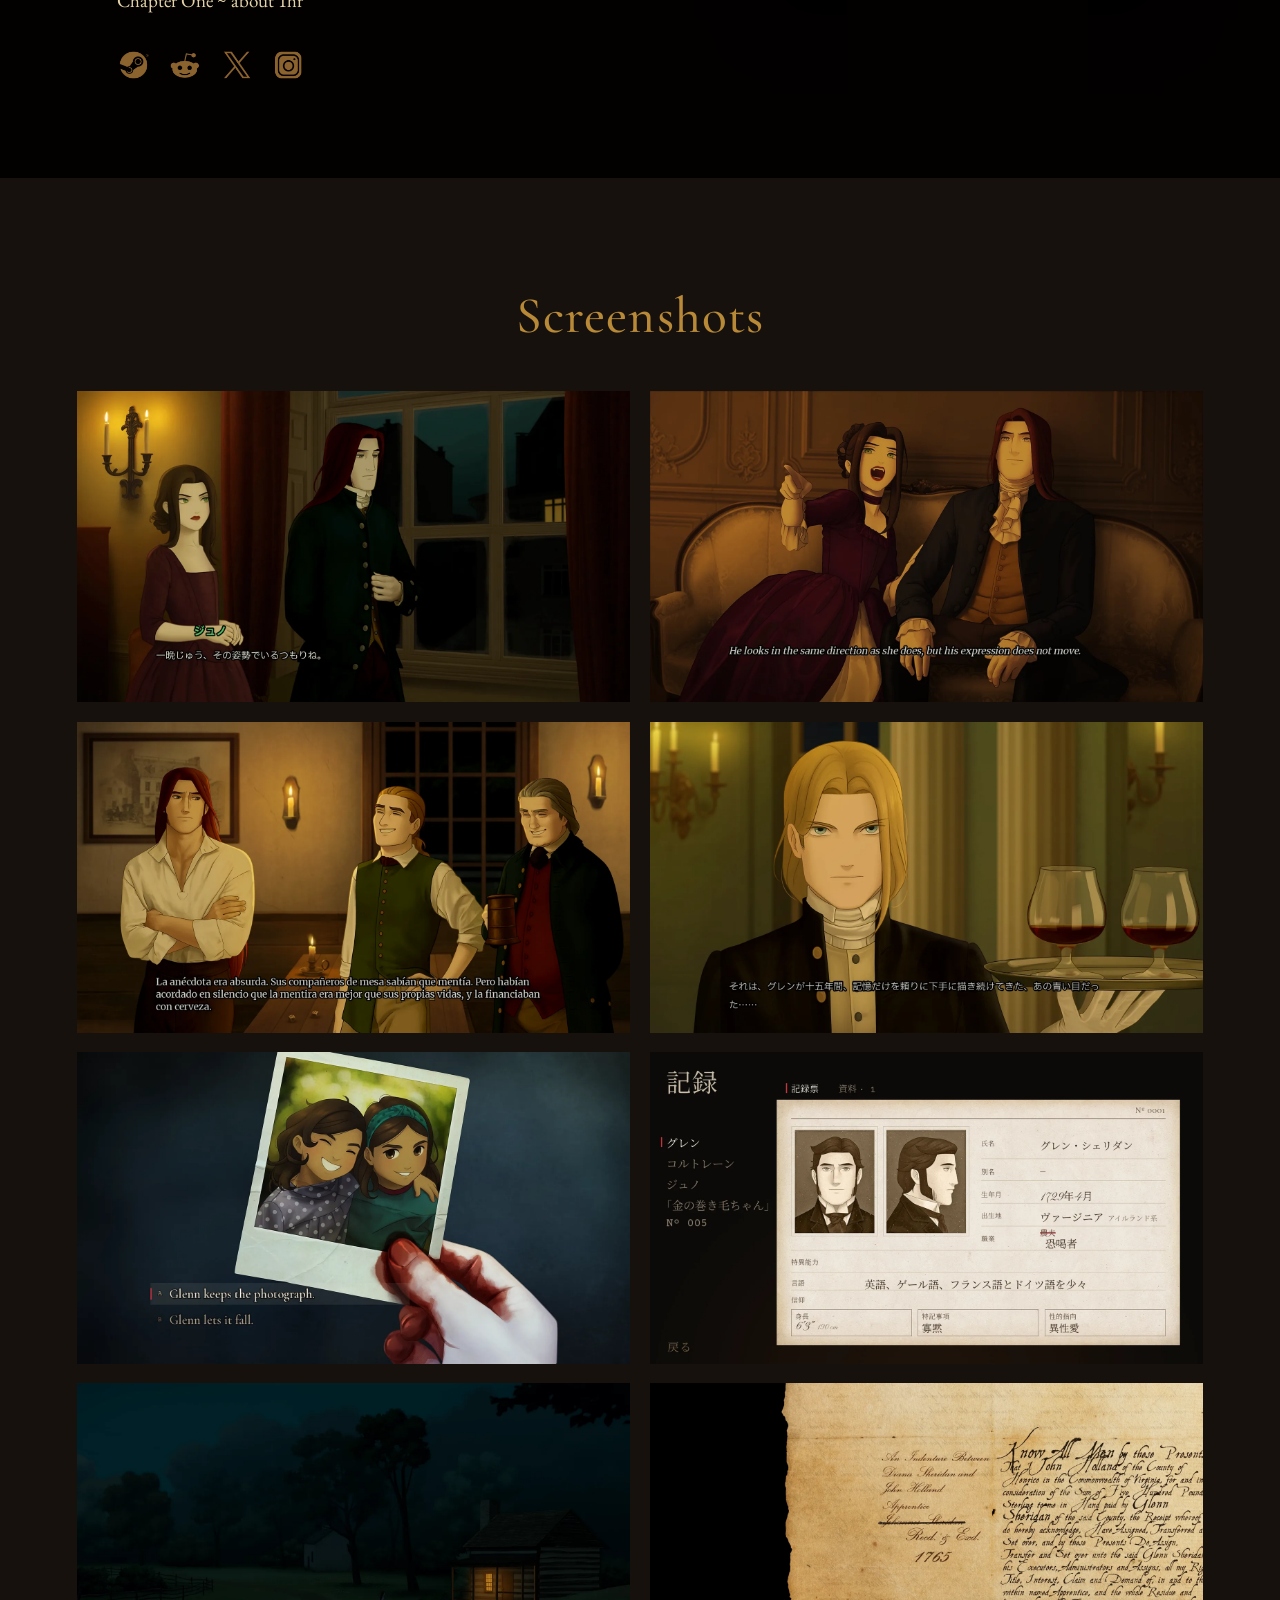
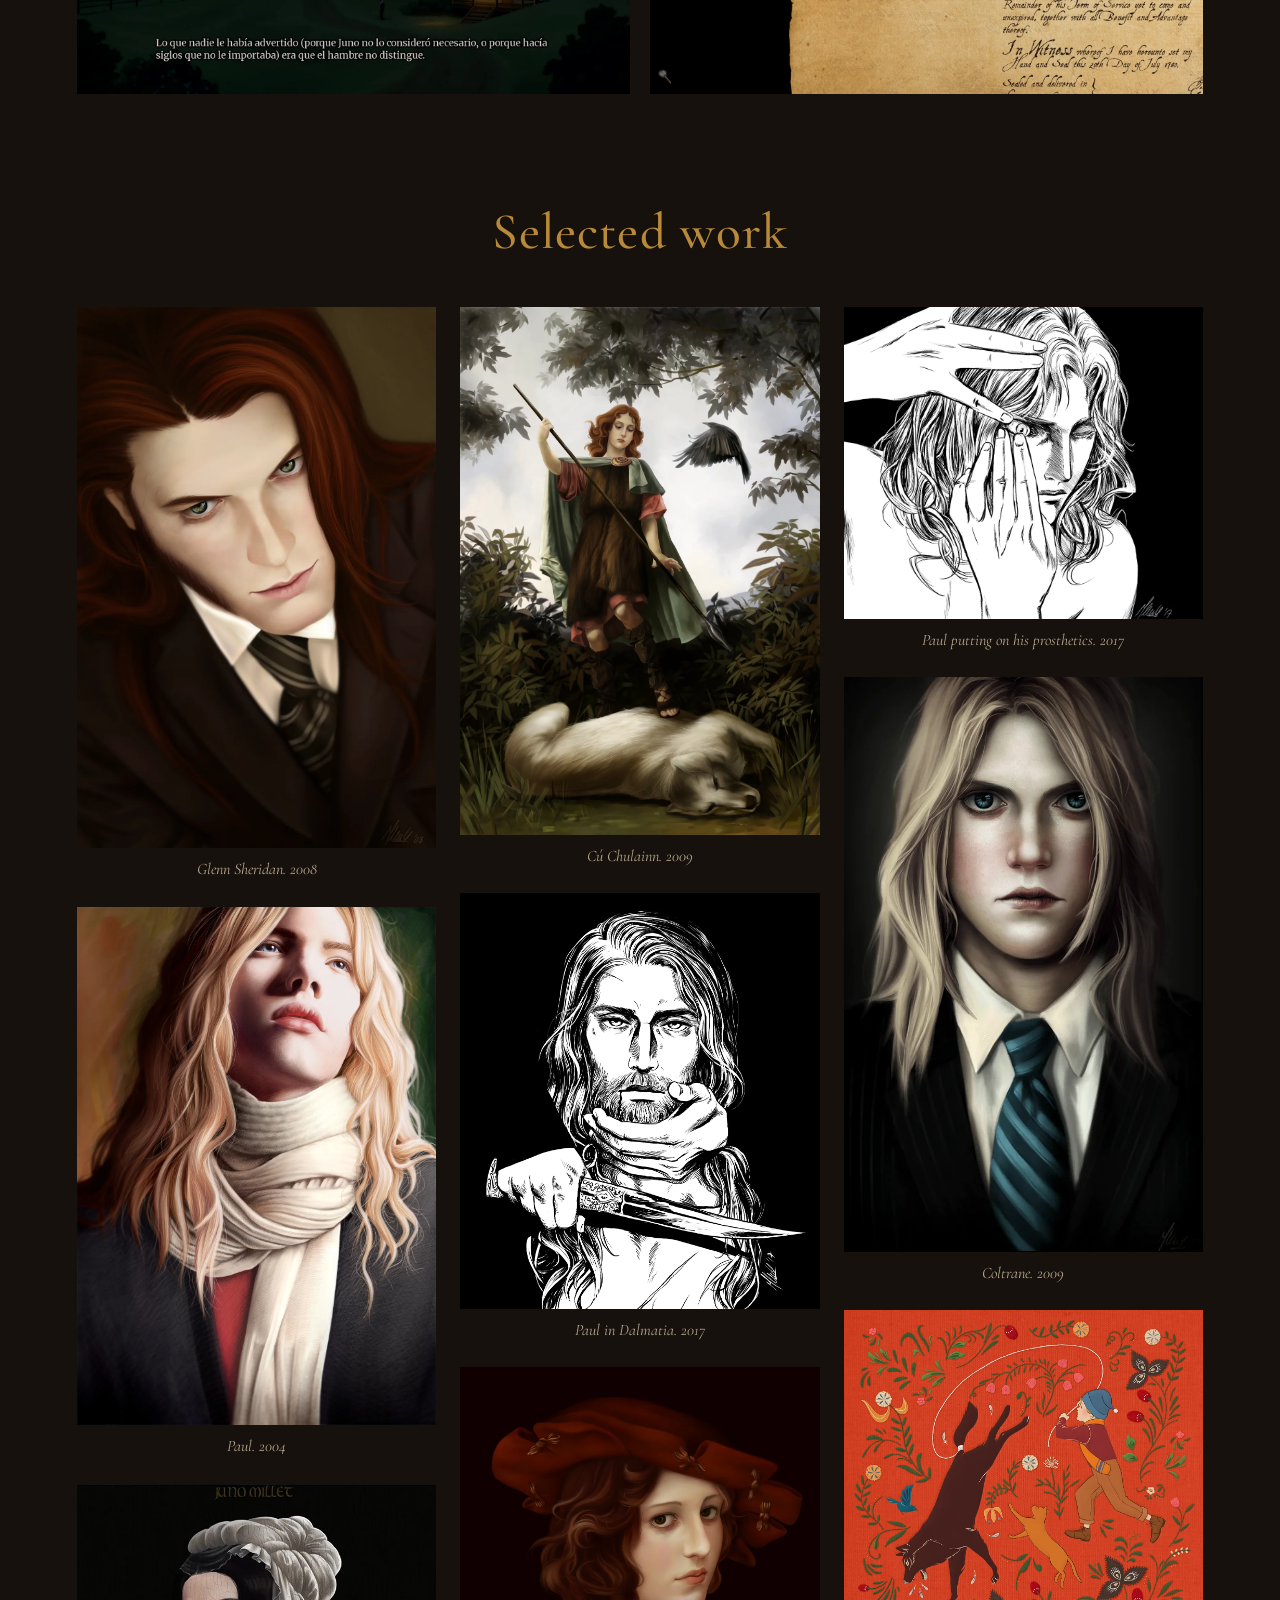
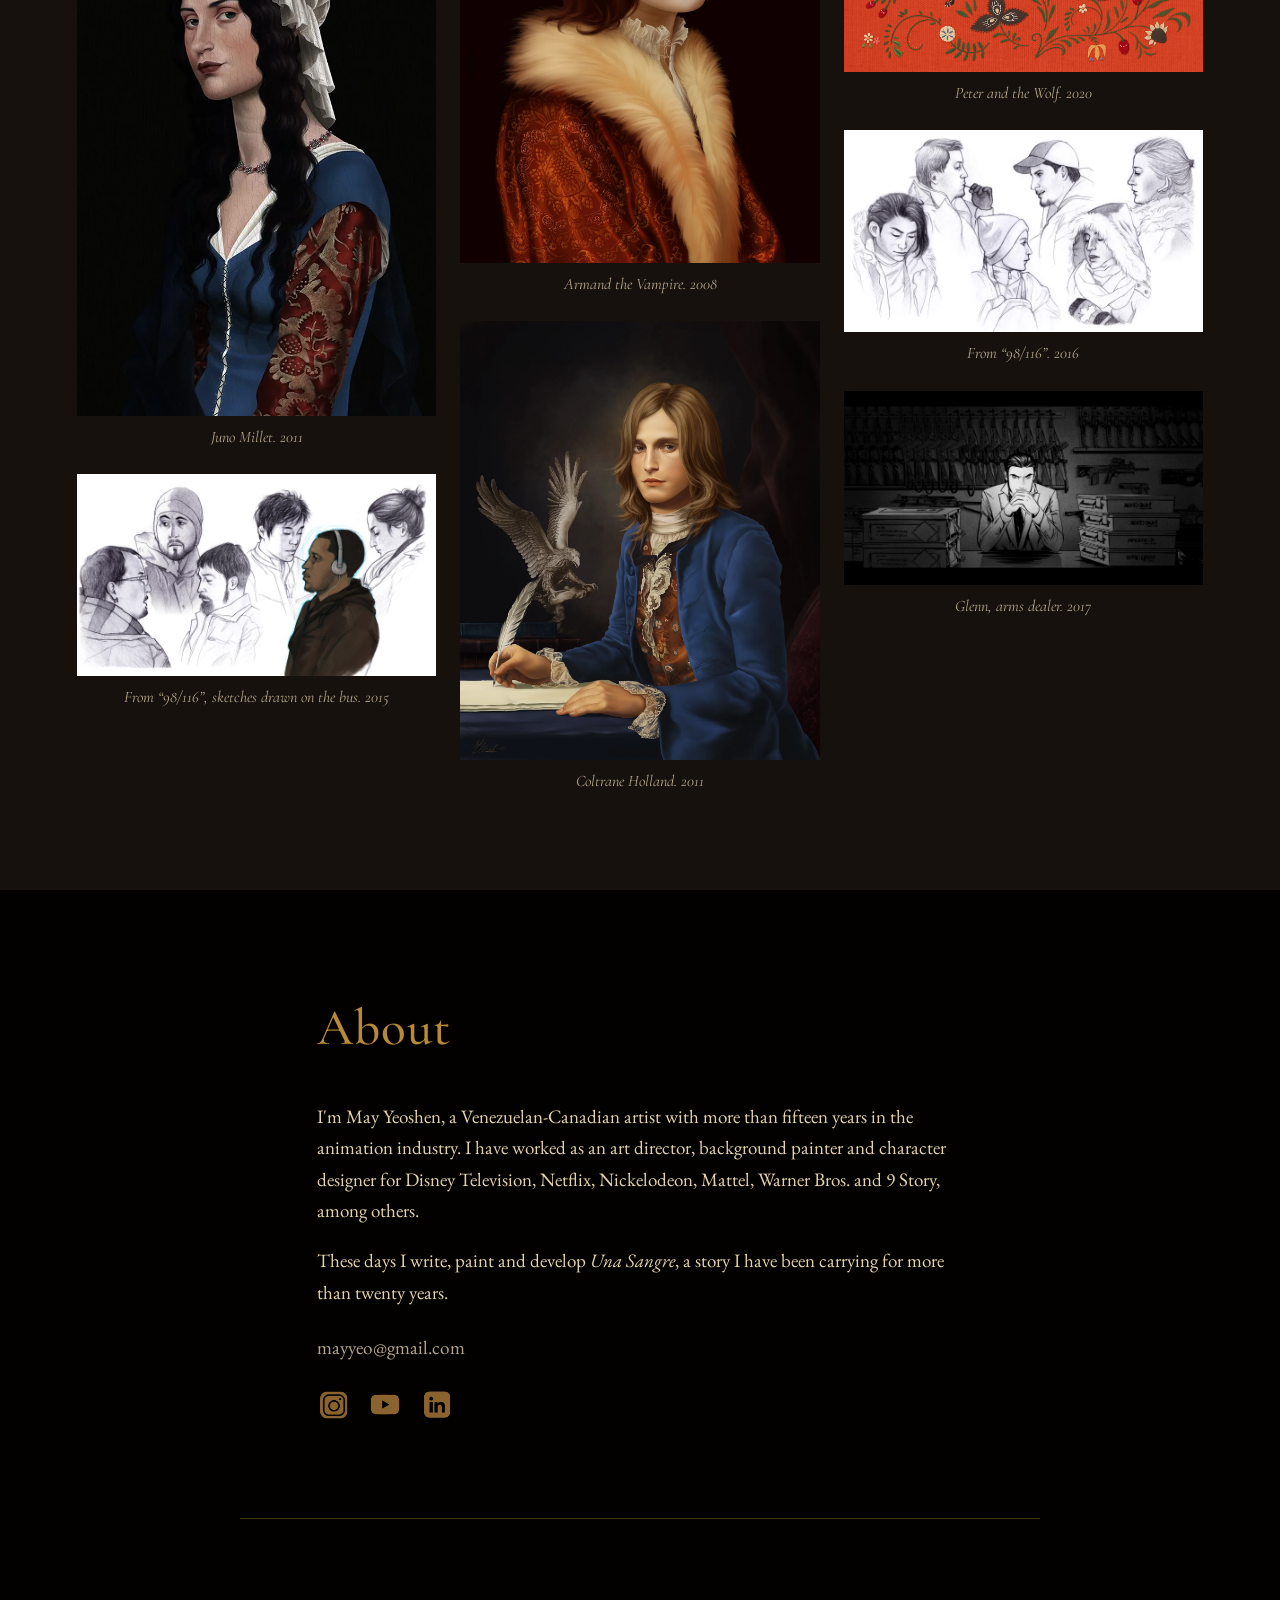
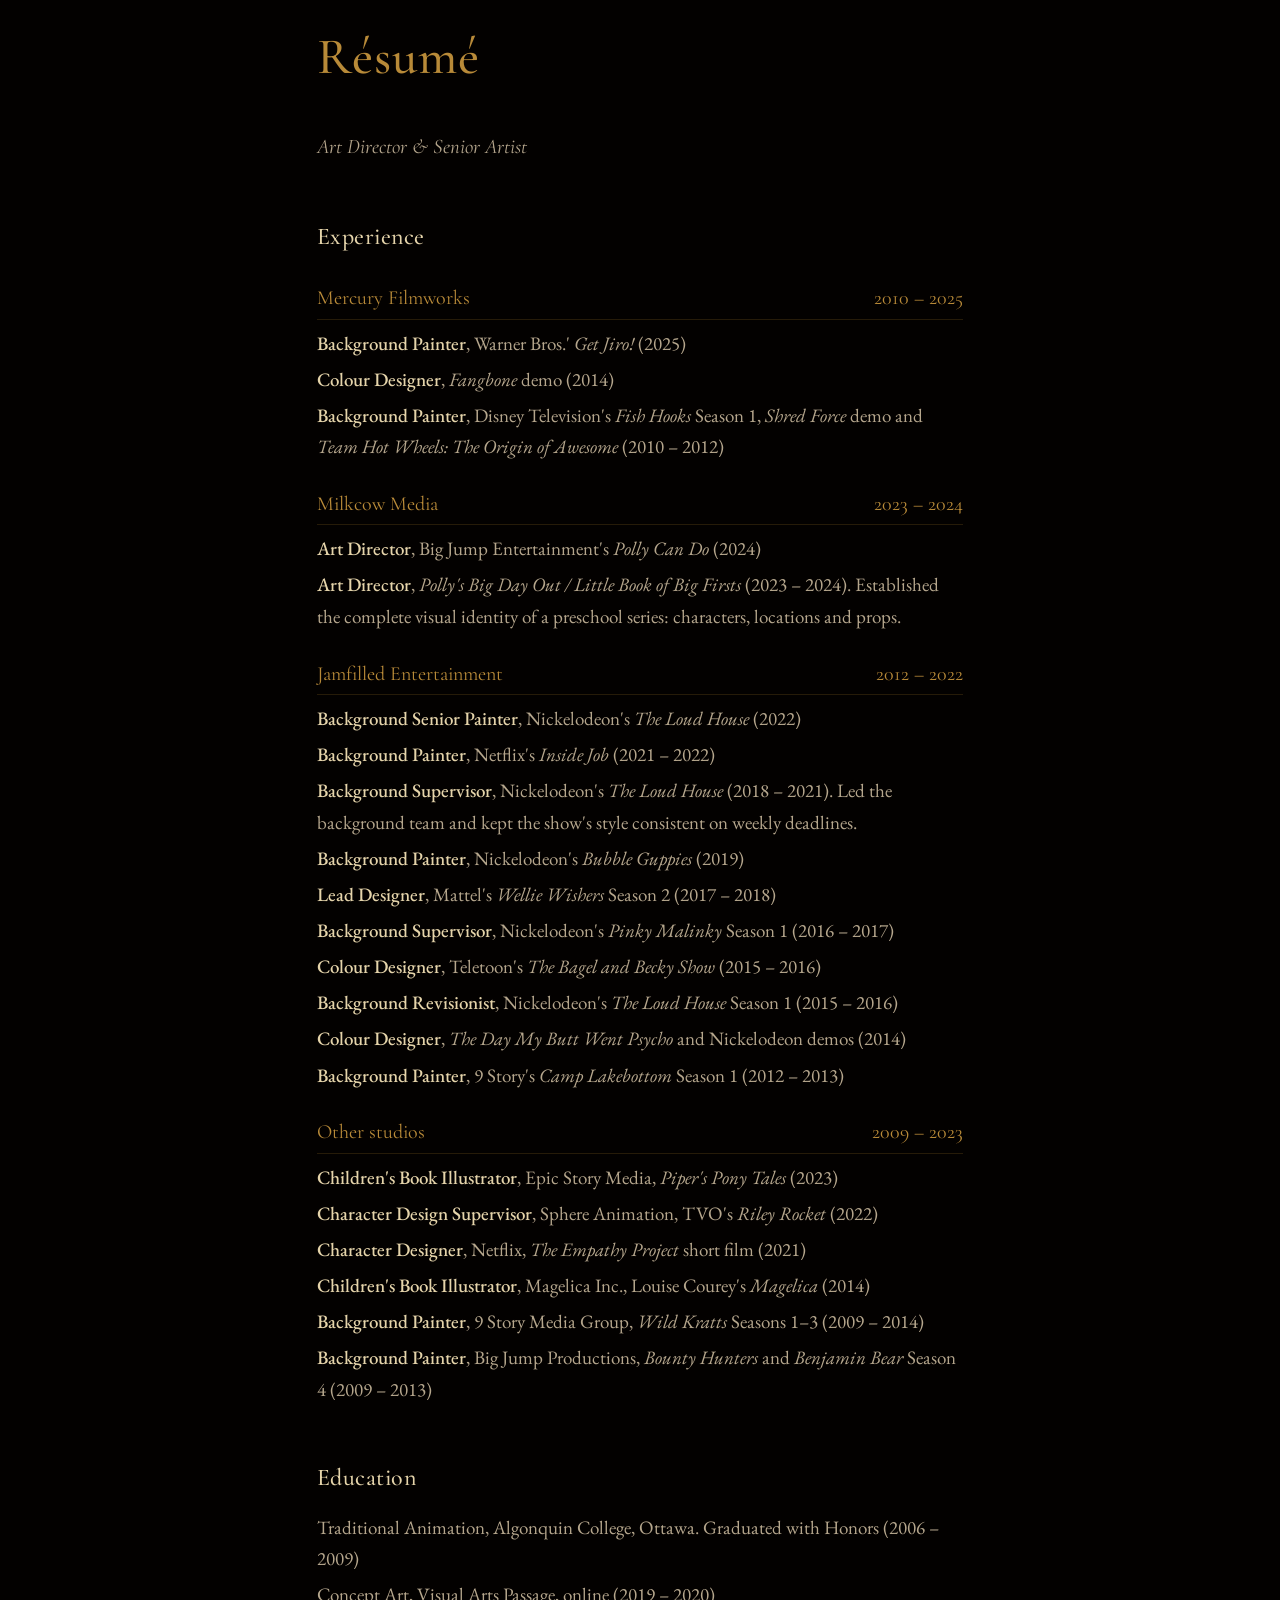
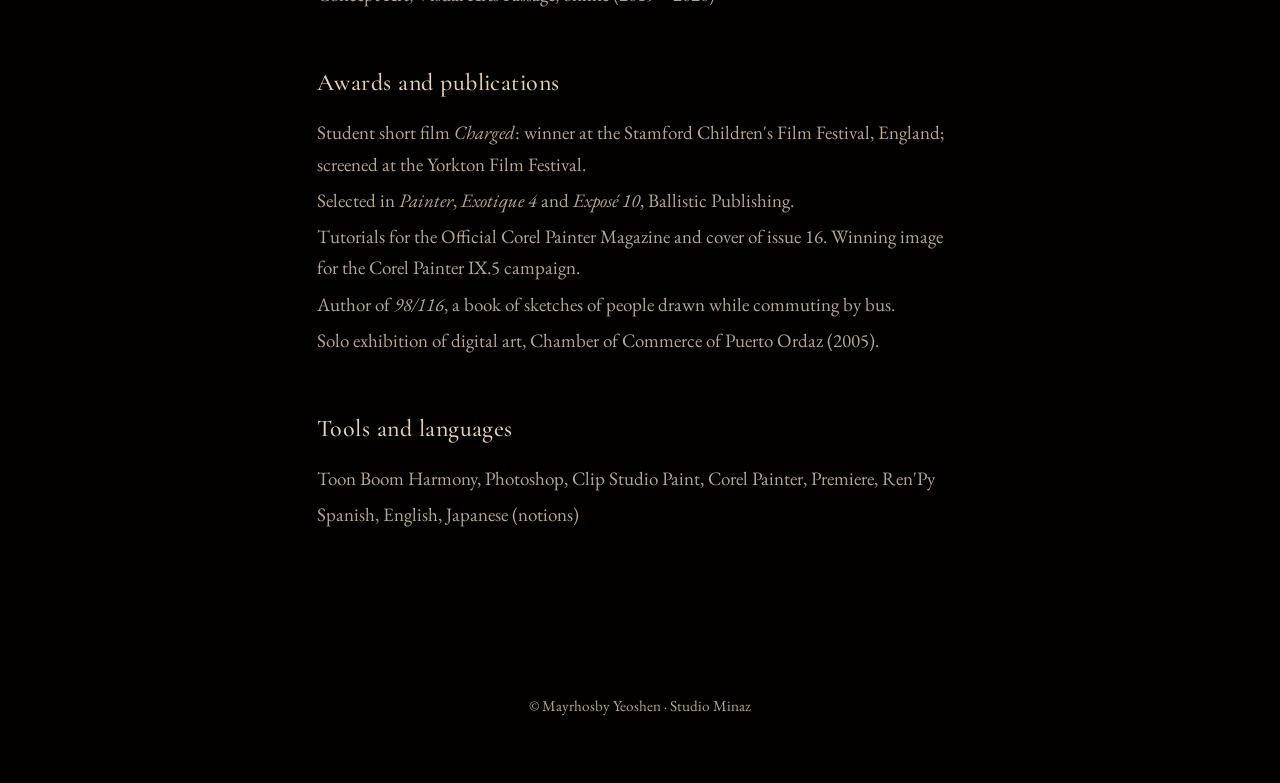
==== commit d663fd2a: "Steam link now with UTM For Steam metrics" ====
--- a/index.html
+++ b/index.html
@@ -45,7 +45,7 @@
     <img class="hero__logo" src="img/una-sangre/logo.webp" alt="Una Sangre">
     <p class="hero__line">A story about the cost of going on existing <br class="br-desk">when there is no reason left to.</p>
     <div class="hero__actions">
-      <a class="wishlist" href="https://store.steampowered.com/app/5543490/Una_Sangre/">
+      <a class="wishlist" href="https://store.steampowered.com/app/5543490/Una_Sangre/?utm_source=mayyeo_web&amp;utm_medium=web&amp;utm_campaign=wishlist_hero_en">
         <span class="icon icon--big">
           <img src="img/icons/SteamLogoWL.webp" alt="">
           <img class="icon__hover" src="img/icons/SteamLogoWLHover.webp" alt="">
@@ -87,7 +87,7 @@
       <div><dt>Status</dt><dd>In development</dd></div>
     </dl>
     <div class="socials">
-      <a class="icon" href="https://store.steampowered.com/app/5543490/Una_Sangre/" aria-label="Una Sangre on Steam" title="Una Sangre on Steam">
+      <a class="icon" href="https://store.steampowered.com/app/5543490/Una_Sangre/?utm_source=mayyeo_web&amp;utm_medium=web&amp;utm_campaign=steam_icon_en" aria-label="Una Sangre on Steam" title="Una Sangre on Steam">
         <img src="img/icons/steam.webp" alt="">
         <img class="icon__hover" src="img/icons/steam-hover.webp" alt="">
       </a>
--- a/style.css
+++ b/style.css
@@ -252,3 +252,32 @@
   html:lang(ja) h2{font-size:clamp(1.7rem,6.5vw,2.4rem); letter-spacing:.04em; line-break:strict}
   html:lang(ja) .wishlist__text{font-size:1.2rem; letter-spacing:.04em}
 }
+
+/* ---------- Hero background: fixed size, independent of the text ---------- */
+/* The image is sized by the screen (100svh), not by the hero section, so it no longer
+   changes size when the text is longer in another language. If the content is taller
+   than the screen, the picture fades into the page background at its bottom edge. */
+.hero{background:var(--ink)}
+.hero__bg{
+  inset:auto;           /* cancel the old inset:0 */
+  top:0; left:0;
+  width:100%; height:100svh;
+  -webkit-mask-image:linear-gradient(to bottom,#000 88%,transparent);
+          mask-image:linear-gradient(to bottom,#000 88%,transparent);
+}
+
+/* ---------- Menu: same height in every language ---------- */
+/* Each menu item gets a fixed box height, so taller Japanese glyphs/line-height
+   can no longer make the bar taller than in English or Spanish. */
+.nav__name,
+.nav nav a{
+  display:flex; align-items:center;
+  height:1.9rem; line-height:1; white-space:nowrap;
+}
+.nav .lang{height:1.9rem}
+@media (max-width:820px){
+  /* menu text scales with the screen so the links always fit on ONE row in EN, ES and JA,
+     and the language switcher always sits on the second row */
+  .nav{font-size:clamp(.72rem,3.7vw,1rem)}
+  .nav nav{gap:.2rem clamp(.5rem,2.4vw,1rem); flex-wrap:wrap}
+}
